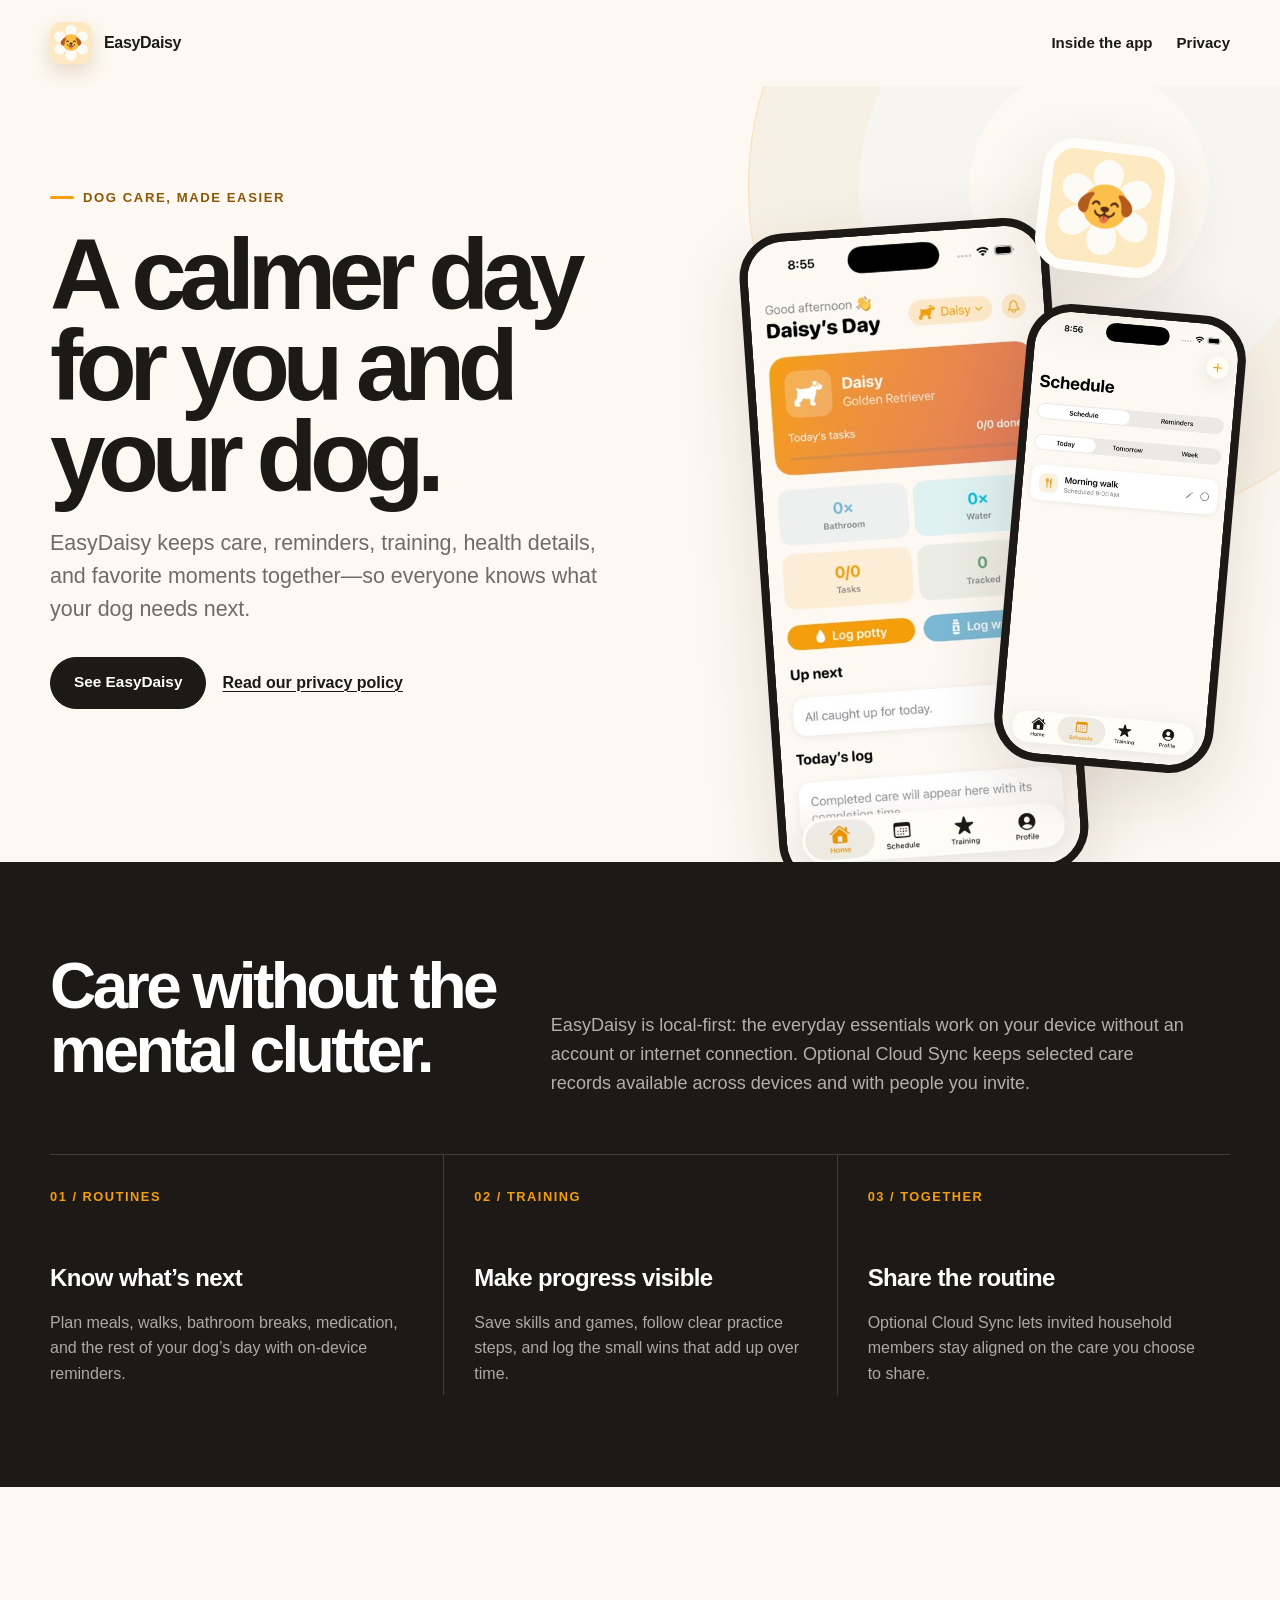
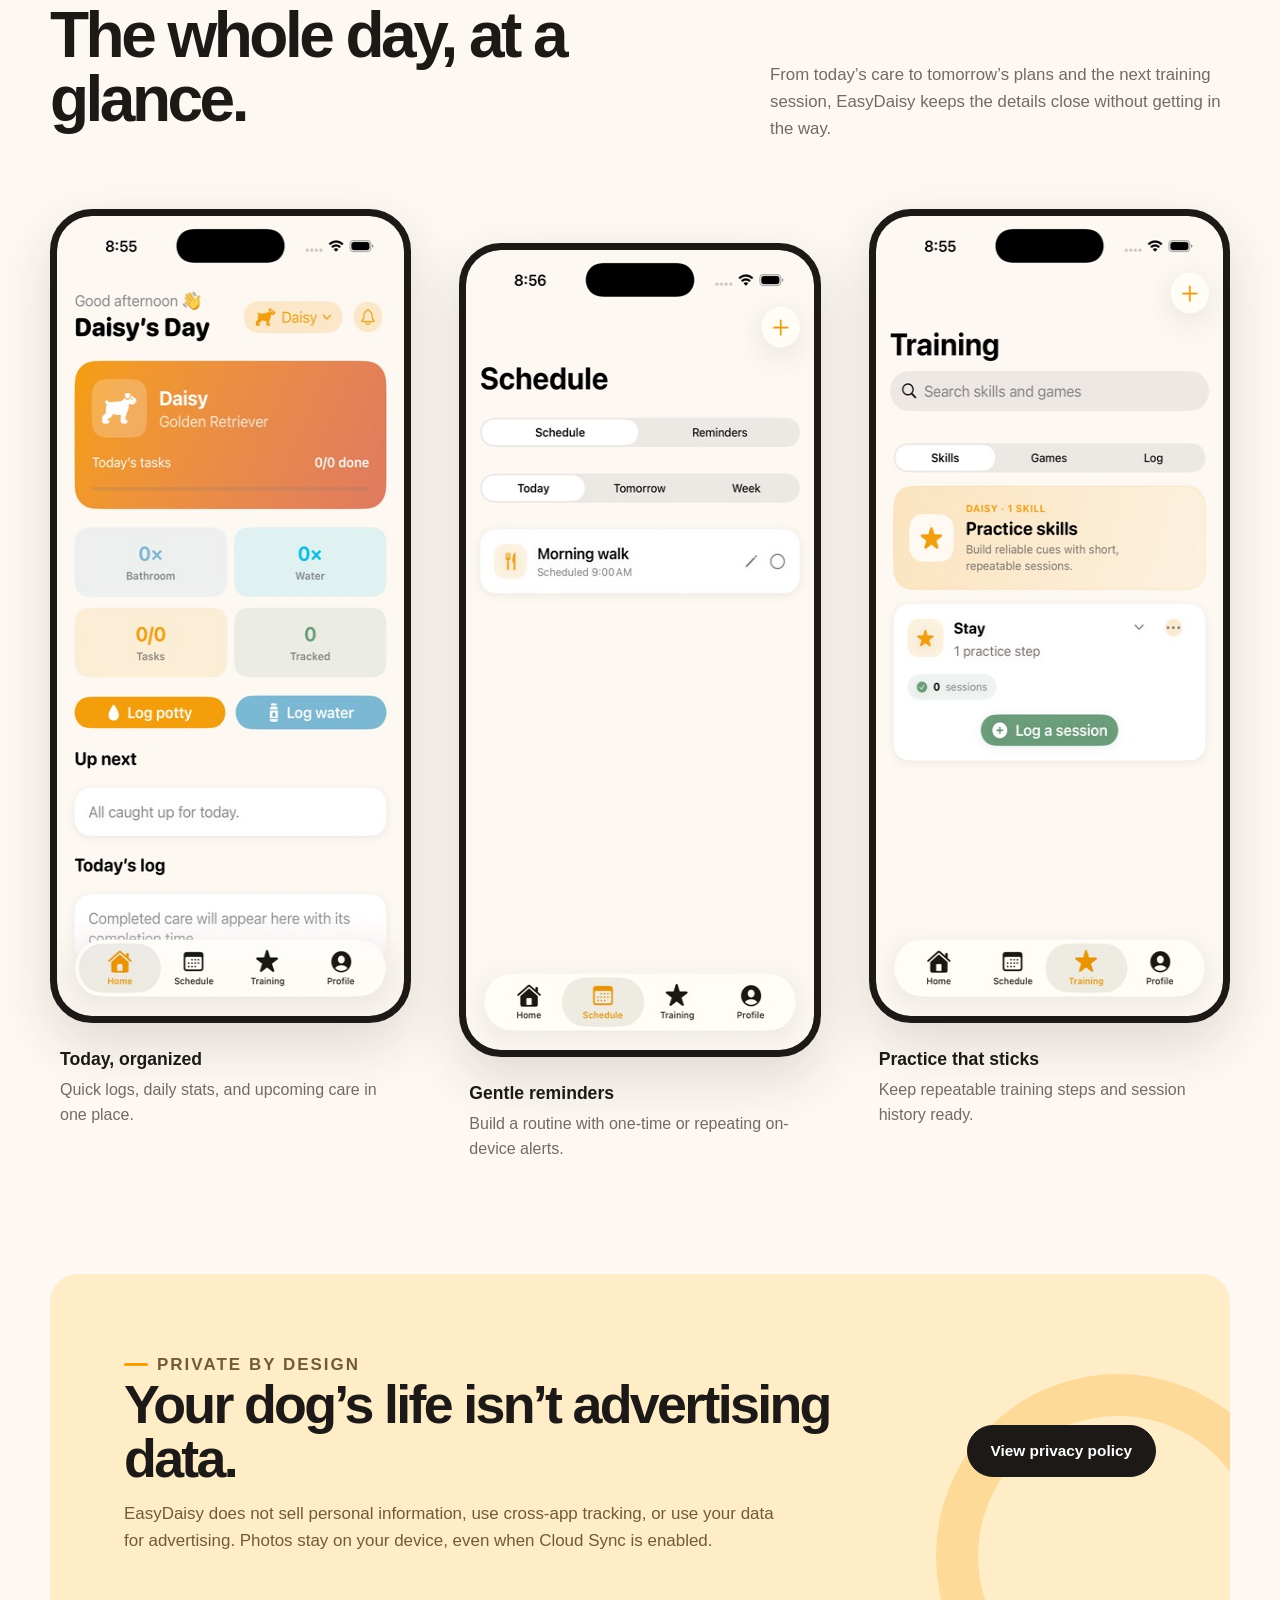
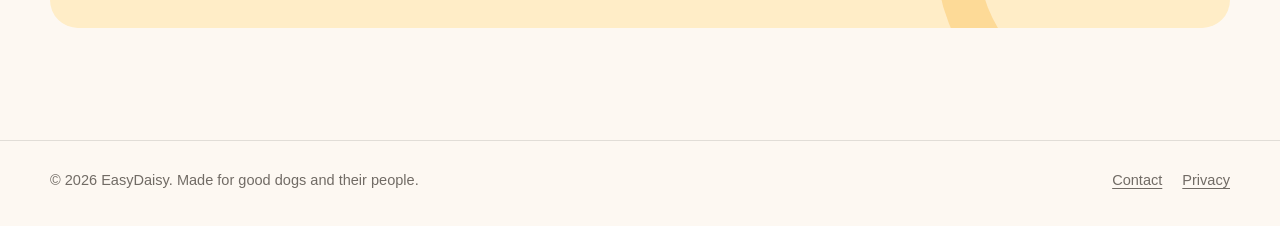
==== index.html @ a6d791ef "Build EasyDaisy app website" ====
<!doctype html>
<html lang="en">
  <head>
    <meta charset="utf-8">
    <meta name="viewport" content="width=device-width, initial-scale=1">
    <title>EasyDaisy — Everyday dog care, all in one place</title>
    <meta name="description" content="EasyDaisy is a private, local-first iPhone and iPad app for dog care, reminders, training, health records, and shared routines.">
    <meta name="theme-color" content="#fdf8f2">
    <link rel="icon" type="image/svg+xml" href="/favicon.svg">
    <link rel="stylesheet" href="/styles.css">
  </head>
  <body>
    <header class="site-header">
      <div class="shell">
        <a class="brand" href="/" aria-label="EasyDaisy home">
          <img src="/assets/app-icon.png" alt="" width="42" height="42">
          <span>EasyDaisy</span>
        </a>
        <nav class="nav" aria-label="Main navigation">
          <a href="#inside">Inside the app</a>
          <a href="/privacy/">Privacy</a>
        </nav>
      </div>
    </header>

    <main>
      <section class="hero">
        <div class="shell hero-grid">
          <div class="hero-copy">
            <p class="eyebrow">Dog care, made easier</p>
            <h1>A calmer day for you and your dog.</h1>
            <p>EasyDaisy keeps care, reminders, training, health details, and favorite moments together—so everyone knows what your dog needs next.</p>
            <div class="hero-actions">
              <a class="button" href="#inside">See EasyDaisy</a>
              <a class="text-link" href="/privacy/">Read our privacy policy</a>
            </div>
          </div>
          <div class="hero-visual" aria-label="EasyDaisy app screens">
            <img class="hero-icon" src="/assets/app-icon.png" alt="EasyDaisy app icon" width="132" height="132">
            <div class="phone phone-main">
              <img src="/assets/easydaisy-home.jpg" alt="EasyDaisy home screen showing Daisy's daily care overview" width="368" height="800">
            </div>
            <div class="phone phone-peek">
              <img src="/assets/easydaisy-schedule.jpg" alt="EasyDaisy schedule showing a morning walk" width="368" height="800">
            </div>
          </div>
        </div>
      </section>

      <section class="feature-band" aria-labelledby="feature-title">
        <div class="shell">
          <div class="feature-intro">
            <h2 id="feature-title">Care without the mental clutter.</h2>
            <p>EasyDaisy is local-first: the everyday essentials work on your device without an account or internet connection. Optional Cloud Sync keeps selected care records available across devices and with people you invite.</p>
          </div>
          <div class="features">
            <article class="feature">
              <span class="feature-number">01 / ROUTINES</span>
              <h3>Know what’s next</h3>
              <p>Plan meals, walks, bathroom breaks, medication, and the rest of your dog’s day with on-device reminders.</p>
            </article>
            <article class="feature">
              <span class="feature-number">02 / TRAINING</span>
              <h3>Make progress visible</h3>
              <p>Save skills and games, follow clear practice steps, and log the small wins that add up over time.</p>
            </article>
            <article class="feature">
              <span class="feature-number">03 / TOGETHER</span>
              <h3>Share the routine</h3>
              <p>Optional Cloud Sync lets invited household members stay aligned on the care you choose to share.</p>
            </article>
          </div>
        </div>
      </section>

      <section class="screens" id="inside" aria-labelledby="screens-title">
        <div class="shell">
          <div class="section-heading">
            <h2 id="screens-title">The whole day, at a glance.</h2>
            <p>From today’s care to tomorrow’s plans and the next training session, EasyDaisy keeps the details close without getting in the way.</p>
          </div>
          <div class="screen-grid">
            <figure class="screen-card">
              <div class="screen-frame"><img src="/assets/easydaisy-home.jpg" alt="EasyDaisy daily dashboard for Daisy" width="368" height="800" loading="lazy"></div>
              <figcaption><strong>Today, organized</strong><span>Quick logs, daily stats, and upcoming care in one place.</span></figcaption>
            </figure>
            <figure class="screen-card">
              <div class="screen-frame"><img src="/assets/easydaisy-schedule.jpg" alt="EasyDaisy schedule with a planned morning walk" width="368" height="800" loading="lazy"></div>
              <figcaption><strong>Gentle reminders</strong><span>Build a routine with one-time or repeating on-device alerts.</span></figcaption>
            </figure>
            <figure class="screen-card">
              <div class="screen-frame"><img src="/assets/easydaisy-training.jpg" alt="EasyDaisy training screen with a Stay skill" width="368" height="800" loading="lazy"></div>
              <figcaption><strong>Practice that sticks</strong><span>Keep repeatable training steps and session history ready.</span></figcaption>
            </figure>
          </div>
        </div>
      </section>

      <section class="privacy-callout">
        <div class="shell">
          <div class="privacy-card">
            <div>
              <p class="eyebrow">Private by design</p>
              <h2>Your dog’s life isn’t advertising data.</h2>
              <p>EasyDaisy does not sell personal information, use cross-app tracking, or use your data for advertising. Photos stay on your device, even when Cloud Sync is enabled.</p>
            </div>
            <a class="button" href="/privacy/">View privacy policy</a>
          </div>
        </div>
      </section>
    </main>

    <footer class="site-footer">
      <div class="shell">
        <span>© 2026 EasyDaisy. Made for good dogs and their people.</span>
        <div class="footer-links"><a href="mailto:info@socialcity.io">Contact</a><a href="/privacy/">Privacy</a></div>
      </div>
    </footer>
  </body>
</html>
---- styles.css ----
:root {
  --paper: #fdf8f2;
  --paper-strong: #fffdf9;
  --ink: #1c1917;
  --muted: #716b65;
  --amber: #f59e0b;
  --amber-soft: #ffedc7;
  --sky: #7bb8d4;
  --line: rgba(28, 25, 23, 0.12);
  --shadow: 0 24px 70px rgba(68, 48, 26, 0.14);
  --max: 1180px;
}

* { box-sizing: border-box; }
html { scroll-behavior: smooth; color-scheme: light; }
body {
  margin: 0;
  background: var(--paper);
  color: var(--ink);
  font-family: ui-rounded, "SF Pro Rounded", "Avenir Next", Avenir, -apple-system, BlinkMacSystemFont, "Segoe UI", sans-serif;
  font-size: 1rem;
  line-height: 1.6;
  -webkit-font-smoothing: antialiased;
}
img { display: block; max-width: 100%; }
a { color: inherit; text-decoration-thickness: 1px; text-underline-offset: 0.2em; }
a:focus-visible { outline: 3px solid var(--sky); outline-offset: 4px; }
.shell { width: min(calc(100% - 40px), var(--max)); margin-inline: auto; }
.site-header { position: relative; z-index: 10; padding: 22px 0; }
.site-header .shell, .site-footer .shell { display: flex; align-items: center; justify-content: space-between; gap: 24px; }
.brand { display: inline-flex; align-items: center; gap: 12px; font-weight: 800; letter-spacing: -0.02em; text-decoration: none; }
.brand img { width: 42px; height: 42px; border-radius: 11px; box-shadow: 0 8px 18px rgba(136, 85, 9, 0.18); }
.nav { display: flex; align-items: center; gap: 24px; font-size: 0.94rem; font-weight: 700; }
.nav a { text-decoration: none; }
.nav a:hover { color: #9b5d00; }
.hero { position: relative; overflow: hidden; padding: 54px 0 112px; }
.hero::before {
  position: absolute; top: -240px; right: -150px; width: 680px; height: 680px;
  border: 1px solid rgba(245, 158, 11, 0.28); border-radius: 50%;
  box-shadow: inset 0 0 0 110px rgba(245, 158, 11, 0.05), inset 0 0 0 220px rgba(123, 184, 212, 0.05);
  content: ""; pointer-events: none;
}
.hero-grid { display: grid; grid-template-columns: minmax(0, 1.08fr) minmax(320px, 0.92fr); align-items: center; gap: clamp(56px, 8vw, 110px); }
.eyebrow { display: inline-flex; align-items: center; gap: 9px; margin: 0 0 22px; color: #8c5707; font-size: 0.82rem; font-weight: 850; letter-spacing: 0.12em; text-transform: uppercase; }
.eyebrow::before { width: 24px; height: 3px; border-radius: 99px; background: var(--amber); content: ""; }
h1, h2, h3, p { margin-top: 0; }
h1 { max-width: 760px; margin-bottom: 24px; font-size: clamp(3.45rem, 7.8vw, 6.8rem); font-weight: 900; letter-spacing: -0.075em; line-height: 0.91; }
.hero-copy > p:not(.eyebrow) { max-width: 650px; margin-bottom: 30px; color: var(--muted); font-size: clamp(1.13rem, 2vw, 1.34rem); line-height: 1.55; }
.hero-actions { display: flex; flex-wrap: wrap; align-items: center; gap: 16px; }
.button { display: inline-flex; min-height: 52px; align-items: center; justify-content: center; padding: 0 23px; border: 1px solid var(--ink); border-radius: 999px; background: var(--ink); color: white; font-size: 0.96rem; font-weight: 800; text-decoration: none; transition: transform 160ms ease, box-shadow 160ms ease; }
.button:hover { transform: translateY(-2px); box-shadow: 0 12px 24px rgba(28, 25, 23, 0.17); }
.text-link { font-weight: 750; }
.hero-visual { position: relative; min-height: 610px; }
.hero-icon { position: absolute; top: 2px; right: 12%; z-index: 2; width: 132px; border: 10px solid var(--paper-strong); border-radius: 31px; box-shadow: var(--shadow); transform: rotate(7deg); }
.phone { position: absolute; overflow: hidden; border: 8px solid var(--ink); border-radius: 45px; background: var(--ink); box-shadow: var(--shadow); }
.phone img { width: 100%; height: 100%; border-radius: 36px; object-fit: cover; }
.phone-main { top: 85px; left: 5%; width: min(310px, 72%); transform: rotate(-4deg); }
.phone-peek { right: 0; bottom: -18px; width: min(220px, 52%); transform: rotate(5deg); }
.feature-band { background: var(--ink); color: white; padding: 92px 0; }
.feature-intro { display: grid; grid-template-columns: 0.8fr 1.2fr; gap: 48px; margin-bottom: 56px; }
.feature-intro h2, .section-heading h2, .privacy-hero h1 { margin-bottom: 16px; font-size: clamp(2.35rem, 5vw, 4.7rem); letter-spacing: -0.055em; line-height: 1; }
.feature-intro p { align-self: end; max-width: 640px; margin: 0; color: rgba(255, 255, 255, 0.66); font-size: 1.13rem; }
.features { display: grid; grid-template-columns: repeat(3, 1fr); border-top: 1px solid rgba(255, 255, 255, 0.16); }
.feature { padding: 32px 30px 8px 0; }
.feature + .feature { padding-left: 30px; border-left: 1px solid rgba(255, 255, 255, 0.16); }
.feature-number { display: block; margin-bottom: 52px; color: var(--amber); font-size: 0.8rem; font-weight: 800; letter-spacing: 0.12em; }
.feature h3 { margin-bottom: 12px; font-size: 1.5rem; letter-spacing: -0.025em; }
.feature p { margin: 0; color: rgba(255, 255, 255, 0.63); }
.screens { padding: 116px 0; }
.section-heading { display: flex; align-items: end; justify-content: space-between; gap: 34px; margin-bottom: 62px; }
.section-heading p { max-width: 460px; margin-bottom: 4px; color: var(--muted); font-size: 1.05rem; }
.screen-grid { display: grid; grid-template-columns: repeat(3, 1fr); gap: clamp(20px, 4vw, 48px); }
.screen-card { margin: 0; }
.screen-card:nth-child(2) { transform: translateY(34px); }
.screen-frame { overflow: hidden; border: 7px solid var(--ink); border-radius: 42px; background: var(--ink); box-shadow: 0 22px 55px rgba(51, 38, 25, 0.14); }
.screen-frame img { width: 100%; border-radius: 33px; }
.screen-card figcaption { padding: 22px 10px 0; }
.screen-card strong { display: block; margin-bottom: 4px; font-size: 1.1rem; }
.screen-card span { color: var(--muted); }
.privacy-callout { padding: 30px 0 112px; }
.privacy-card { position: relative; overflow: hidden; display: grid; grid-template-columns: 1.3fr auto; align-items: center; gap: 48px; padding: clamp(34px, 7vw, 74px); border-radius: 28px; background: var(--amber-soft); }
.privacy-card::after { position: absolute; right: -70px; bottom: -110px; width: 280px; height: 280px; border: 42px solid rgba(245, 158, 11, 0.25); border-radius: 50%; content: ""; }
.privacy-card h2 { margin-bottom: 14px; font-size: clamp(2rem, 4.2vw, 3.7rem); letter-spacing: -0.05em; line-height: 1; }
.privacy-card p { max-width: 650px; margin-bottom: 0; color: #715b38; font-size: 1.06rem; }
.privacy-card .button { position: relative; z-index: 1; }
.site-footer { padding: 28px 0 34px; border-top: 1px solid var(--line); color: var(--muted); font-size: 0.91rem; }
.footer-links { display: flex; gap: 20px; }
.privacy-main { padding-bottom: 96px; }
.privacy-hero { padding: 78px 0 62px; border-bottom: 1px solid var(--line); }
.privacy-hero h1 { max-width: 780px; }
.privacy-hero p { max-width: 680px; margin-bottom: 0; color: var(--muted); font-size: 1.12rem; }
.policy { display: grid; grid-template-columns: minmax(180px, 0.34fr) minmax(0, 0.66fr); gap: 70px; padding-top: 64px; }
.policy-meta { position: sticky; top: 28px; align-self: start; }
.policy-meta p { margin-bottom: 8px; color: var(--muted); font-size: 0.92rem; }
.policy-meta strong { color: var(--ink); }
.policy-copy { max-width: 760px; }
.policy-copy section { padding: 0 0 30px; margin-bottom: 34px; border-bottom: 1px solid var(--line); }
.policy-copy section:last-child { border-bottom: 0; }
.policy-copy h2 { margin-bottom: 15px; font-size: clamp(1.45rem, 2.5vw, 2rem); letter-spacing: -0.035em; line-height: 1.15; }
.policy-copy p { color: #4e4945; }
.policy-copy p:last-child { margin-bottom: 0; }

@media (max-width: 880px) {
  .hero-grid, .feature-intro, .privacy-card, .policy { grid-template-columns: 1fr; }
  .hero { padding-top: 36px; }
  .hero-visual { min-height: 600px; max-width: 520px; width: 100%; margin-inline: auto; }
  .feature-intro { gap: 18px; }
  .features { grid-template-columns: 1fr; }
  .feature { padding: 30px 0; }
  .feature + .feature { padding-left: 0; border-left: 0; border-top: 1px solid rgba(255, 255, 255, 0.16); }
  .feature-number { margin-bottom: 20px; }
  .privacy-card { gap: 30px; }
  .policy { gap: 30px; }
  .policy-meta { position: static; }
}

@media (max-width: 680px) {
  .shell { width: min(calc(100% - 28px), var(--max)); }
  .site-header { padding: 15px 0; }
  .brand img { width: 38px; height: 38px; }
  .nav a:first-child { display: none; }
  h1 { font-size: clamp(3.1rem, 17vw, 4.8rem); }
  .hero { padding-bottom: 72px; }
  .hero-visual { min-height: 500px; }
  .hero-icon { width: 98px; border-width: 7px; border-radius: 25px; }
  .phone-main { width: 68%; }
  .phone-peek { width: 47%; }
  .feature-band, .screens { padding: 74px 0; }
  .section-heading { display: block; margin-bottom: 42px; }
  .section-heading p { margin-top: 20px; }
  .screen-grid { grid-template-columns: 1fr; gap: 50px; }
  .screen-card { width: min(82%, 360px); margin-inline: auto; }
  .screen-card:nth-child(2) { transform: none; }
  .privacy-callout { padding-bottom: 74px; }
  .privacy-card { padding: 36px 26px; }
  .site-footer .shell { align-items: flex-start; flex-direction: column; gap: 12px; }
  .privacy-hero { padding: 48px 0 42px; }
  .privacy-main { padding-bottom: 54px; }
}

@media (prefers-reduced-motion: reduce) {
  html { scroll-behavior: auto; }
  *, *::before, *::after { transition-duration: 0.01ms !important; }
}
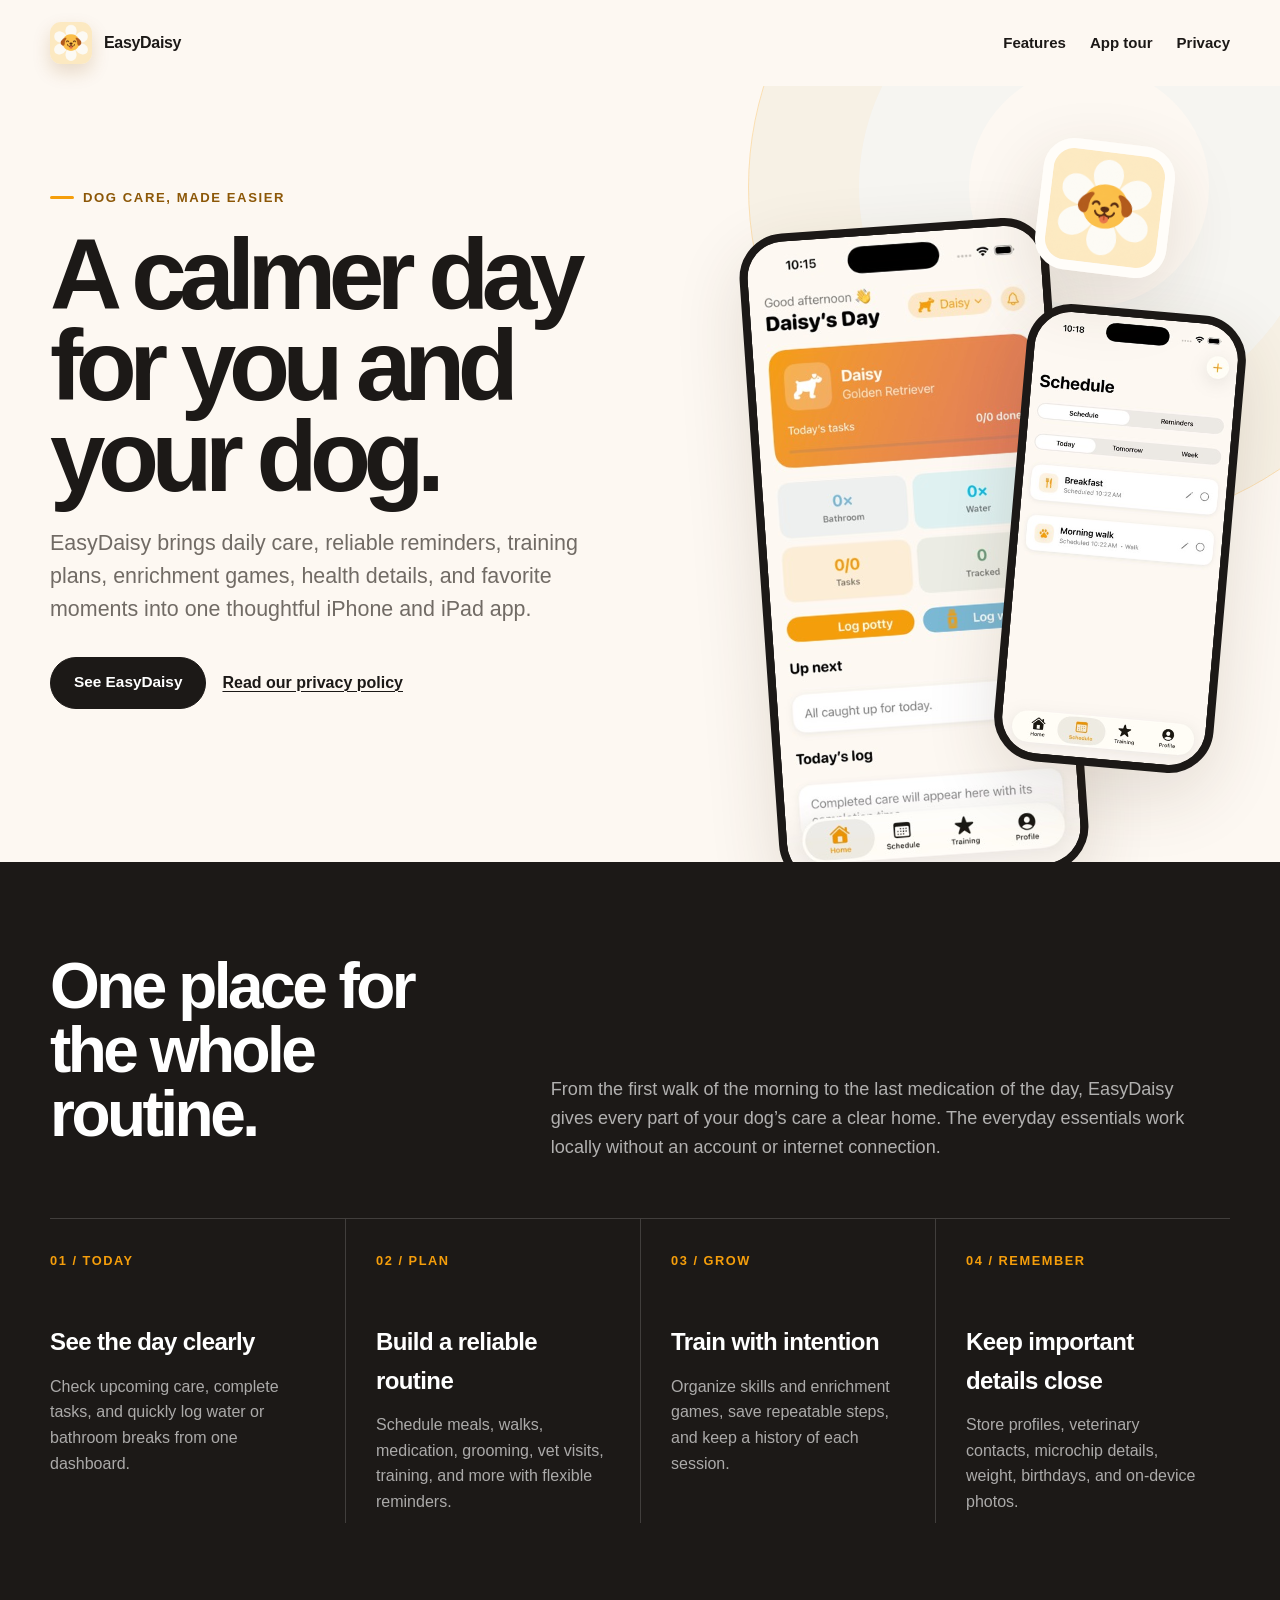
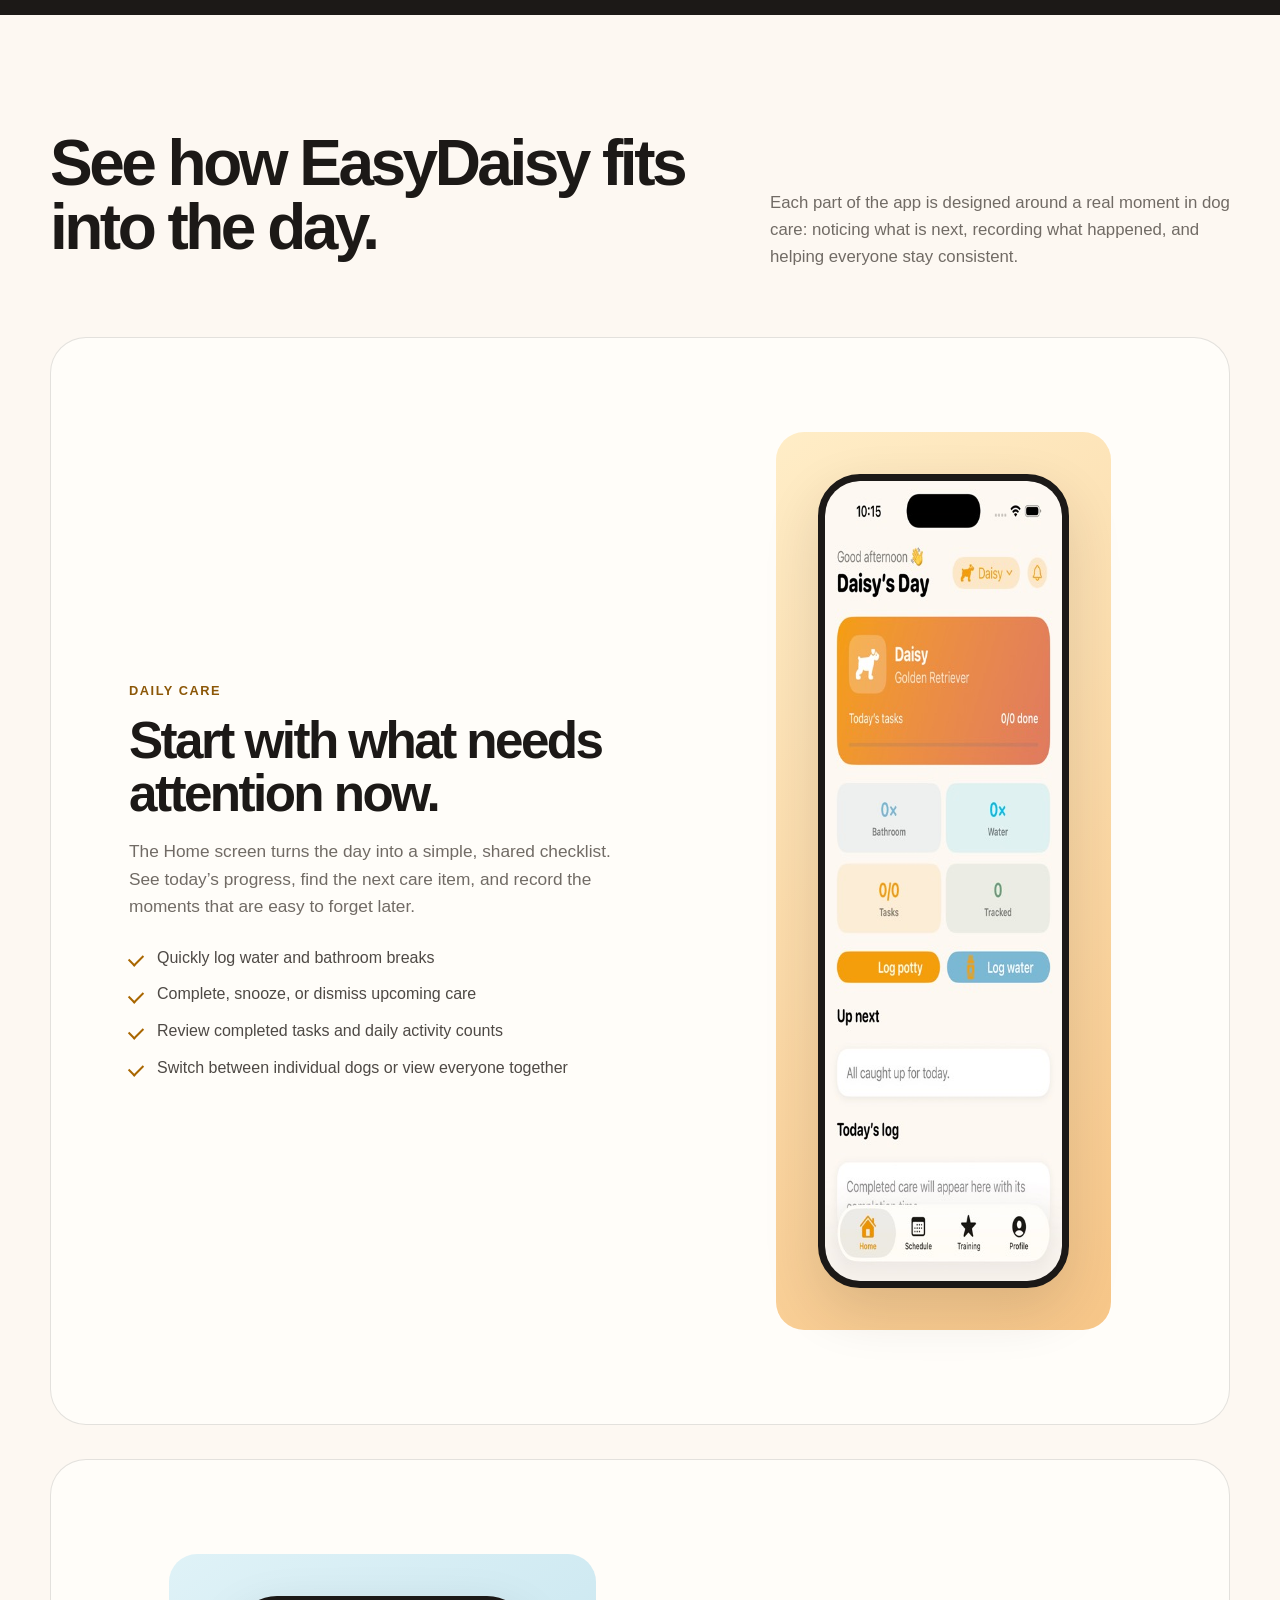
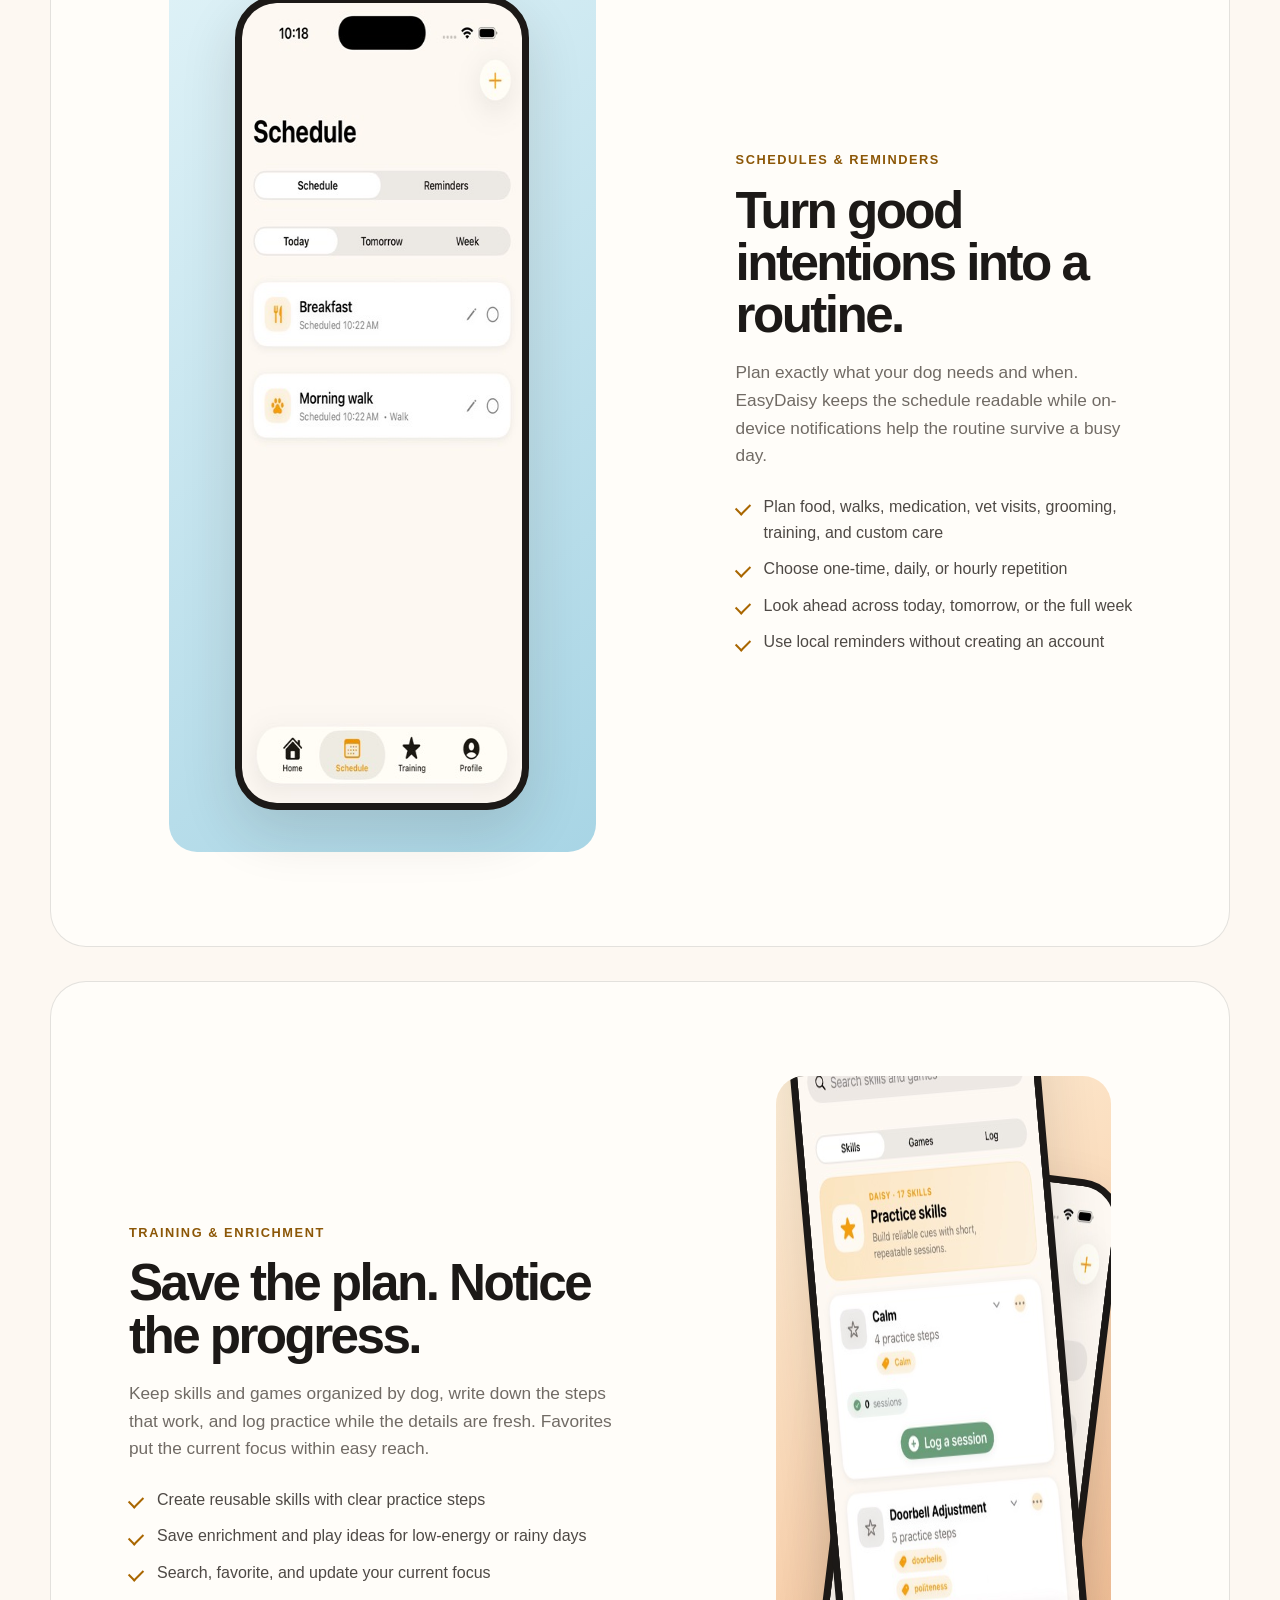
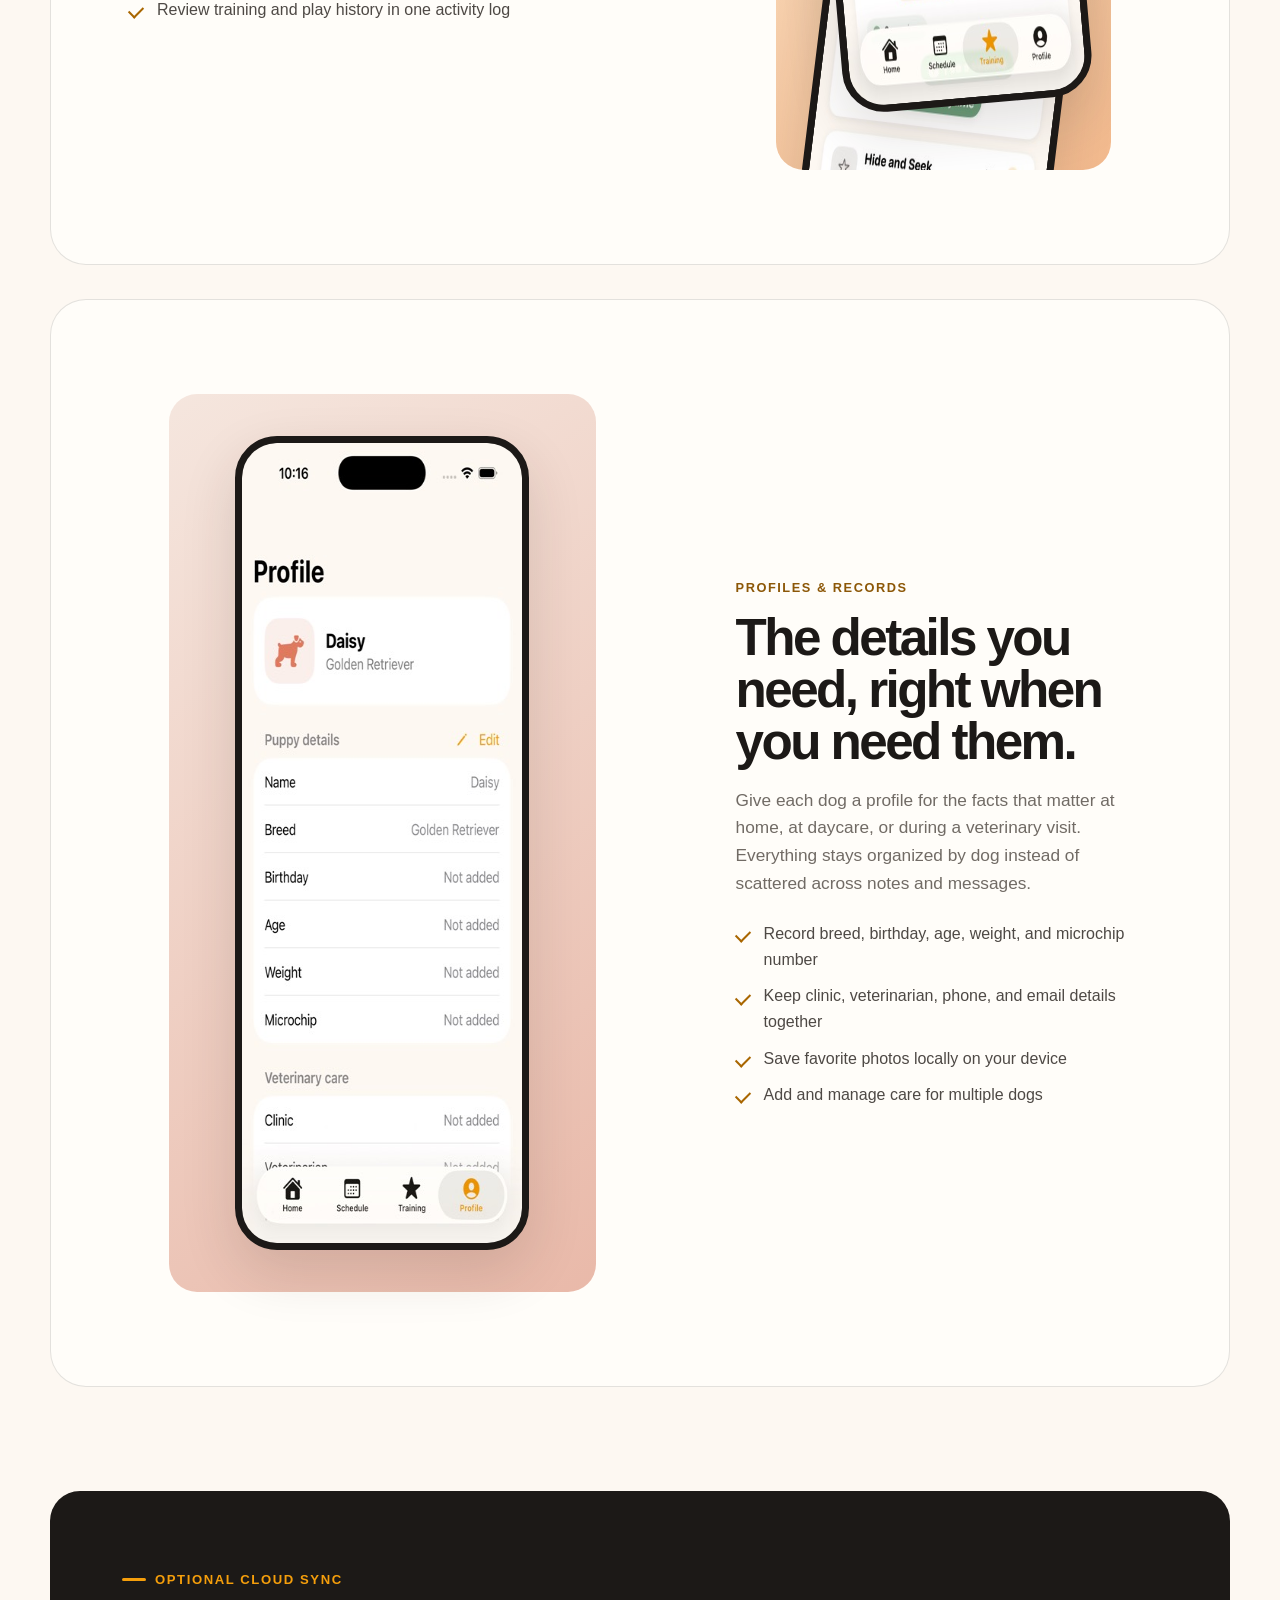
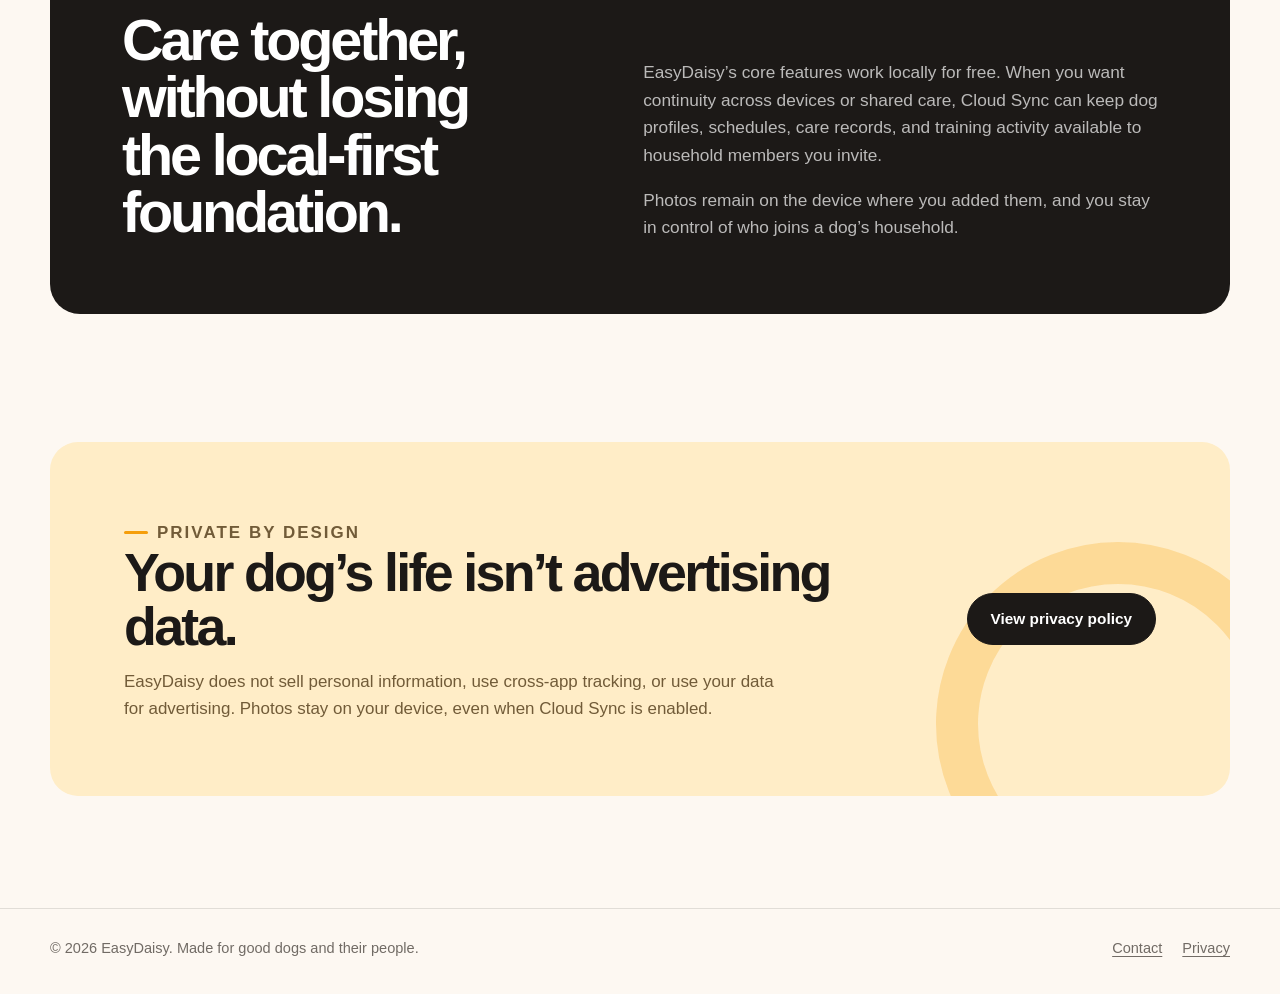
==== commit 6481687f: "Expand EasyDaisy product tour" ====
--- a/index.html
+++ b/index.html
@@ -17,7 +17,8 @@
           <span>EasyDaisy</span>
         </a>
         <nav class="nav" aria-label="Main navigation">
-          <a href="#inside">Inside the app</a>
+          <a href="#features">Features</a>
+          <a href="#inside">App tour</a>
           <a href="/privacy/">Privacy</a>
         </nav>
       </div>
@@ -29,7 +30,7 @@
           <div class="hero-copy">
             <p class="eyebrow">Dog care, made easier</p>
             <h1>A calmer day for you and your dog.</h1>
-            <p>EasyDaisy keeps care, reminders, training, health details, and favorite moments together—so everyone knows what your dog needs next.</p>
+            <p>EasyDaisy brings daily care, reliable reminders, training plans, enrichment games, health details, and favorite moments into one thoughtful iPhone and iPad app.</p>
             <div class="hero-actions">
               <a class="button" href="#inside">See EasyDaisy</a>
               <a class="text-link" href="/privacy/">Read our privacy policy</a>
@@ -38,36 +39,41 @@
           <div class="hero-visual" aria-label="EasyDaisy app screens">
             <img class="hero-icon" src="/assets/app-icon.png" alt="EasyDaisy app icon" width="132" height="132">
             <div class="phone phone-main">
-              <img src="/assets/easydaisy-home.jpg" alt="EasyDaisy home screen showing Daisy's daily care overview" width="368" height="800">
+              <img src="/assets/easydaisy-home-detailed.jpg" alt="EasyDaisy home screen showing Daisy's daily care overview" width="368" height="800">
             </div>
             <div class="phone phone-peek">
-              <img src="/assets/easydaisy-schedule.jpg" alt="EasyDaisy schedule showing a morning walk" width="368" height="800">
+              <img src="/assets/easydaisy-schedule-detailed.jpg" alt="EasyDaisy schedule showing breakfast and a morning walk" width="368" height="800">
             </div>
           </div>
         </div>
       </section>
 
-      <section class="feature-band" aria-labelledby="feature-title">
+      <section class="feature-band" id="features" aria-labelledby="feature-title">
         <div class="shell">
           <div class="feature-intro">
-            <h2 id="feature-title">Care without the mental clutter.</h2>
-            <p>EasyDaisy is local-first: the everyday essentials work on your device without an account or internet connection. Optional Cloud Sync keeps selected care records available across devices and with people you invite.</p>
+            <h2 id="feature-title">One place for the whole routine.</h2>
+            <p>From the first walk of the morning to the last medication of the day, EasyDaisy gives every part of your dog’s care a clear home. The everyday essentials work locally without an account or internet connection.</p>
           </div>
           <div class="features">
             <article class="feature">
-              <span class="feature-number">01 / ROUTINES</span>
-              <h3>Know what’s next</h3>
-              <p>Plan meals, walks, bathroom breaks, medication, and the rest of your dog’s day with on-device reminders.</p>
+              <span class="feature-number">01 / TODAY</span>
+              <h3>See the day clearly</h3>
+              <p>Check upcoming care, complete tasks, and quickly log water or bathroom breaks from one dashboard.</p>
             </article>
             <article class="feature">
-              <span class="feature-number">02 / TRAINING</span>
-              <h3>Make progress visible</h3>
-              <p>Save skills and games, follow clear practice steps, and log the small wins that add up over time.</p>
+              <span class="feature-number">02 / PLAN</span>
+              <h3>Build a reliable routine</h3>
+              <p>Schedule meals, walks, medication, grooming, vet visits, training, and more with flexible reminders.</p>
             </article>
             <article class="feature">
-              <span class="feature-number">03 / TOGETHER</span>
-              <h3>Share the routine</h3>
-              <p>Optional Cloud Sync lets invited household members stay aligned on the care you choose to share.</p>
+              <span class="feature-number">03 / GROW</span>
+              <h3>Train with intention</h3>
+              <p>Organize skills and enrichment games, save repeatable steps, and keep a history of each session.</p>
+            </article>
+            <article class="feature">
+              <span class="feature-number">04 / REMEMBER</span>
+              <h3>Keep important details close</h3>
+              <p>Store profiles, veterinary contacts, microchip details, weight, birthdays, and on-device photos.</p>
             </article>
           </div>
         </div>
@@ -76,22 +82,93 @@
       <section class="screens" id="inside" aria-labelledby="screens-title">
         <div class="shell">
           <div class="section-heading">
-            <h2 id="screens-title">The whole day, at a glance.</h2>
-            <p>From today’s care to tomorrow’s plans and the next training session, EasyDaisy keeps the details close without getting in the way.</p>
+            <h2 id="screens-title">See how EasyDaisy fits into the day.</h2>
+            <p>Each part of the app is designed around a real moment in dog care: noticing what is next, recording what happened, and helping everyone stay consistent.</p>
           </div>
-          <div class="screen-grid">
-            <figure class="screen-card">
-              <div class="screen-frame"><img src="/assets/easydaisy-home.jpg" alt="EasyDaisy daily dashboard for Daisy" width="368" height="800" loading="lazy"></div>
-              <figcaption><strong>Today, organized</strong><span>Quick logs, daily stats, and upcoming care in one place.</span></figcaption>
-            </figure>
-            <figure class="screen-card">
-              <div class="screen-frame"><img src="/assets/easydaisy-schedule.jpg" alt="EasyDaisy schedule with a planned morning walk" width="368" height="800" loading="lazy"></div>
-              <figcaption><strong>Gentle reminders</strong><span>Build a routine with one-time or repeating on-device alerts.</span></figcaption>
-            </figure>
-            <figure class="screen-card">
-              <div class="screen-frame"><img src="/assets/easydaisy-training.jpg" alt="EasyDaisy training screen with a Stay skill" width="368" height="800" loading="lazy"></div>
-              <figcaption><strong>Practice that sticks</strong><span>Keep repeatable training steps and session history ready.</span></figcaption>
-            </figure>
+          <div class="product-tour">
+            <article class="tour-row">
+              <div class="tour-copy">
+                <p class="tour-label">Daily care</p>
+                <h3>Start with what needs attention now.</h3>
+                <p>The Home screen turns the day into a simple, shared checklist. See today’s progress, find the next care item, and record the moments that are easy to forget later.</p>
+                <ul class="capability-list">
+                  <li>Quickly log water and bathroom breaks</li>
+                  <li>Complete, snooze, or dismiss upcoming care</li>
+                  <li>Review completed tasks and daily activity counts</li>
+                  <li>Switch between individual dogs or view everyone together</li>
+                </ul>
+              </div>
+              <figure class="tour-visual tour-visual-amber">
+                <div class="screen-frame"><img src="/assets/easydaisy-home-detailed.jpg" alt="EasyDaisy Home showing Daisy's task progress, quick care logs, upcoming items, and today's history" width="368" height="800" loading="lazy"></div>
+              </figure>
+            </article>
+
+            <article class="tour-row tour-row-reverse">
+              <div class="tour-copy">
+                <p class="tour-label">Schedules &amp; reminders</p>
+                <h3>Turn good intentions into a routine.</h3>
+                <p>Plan exactly what your dog needs and when. EasyDaisy keeps the schedule readable while on-device notifications help the routine survive a busy day.</p>
+                <ul class="capability-list">
+                  <li>Plan food, walks, medication, vet visits, grooming, training, and custom care</li>
+                  <li>Choose one-time, daily, or hourly repetition</li>
+                  <li>Look ahead across today, tomorrow, or the full week</li>
+                  <li>Use local reminders without creating an account</li>
+                </ul>
+              </div>
+              <figure class="tour-visual tour-visual-sky">
+                <div class="screen-frame"><img src="/assets/easydaisy-schedule-detailed.jpg" alt="EasyDaisy Schedule showing breakfast and morning walk care items" width="368" height="800" loading="lazy"></div>
+              </figure>
+            </article>
+
+            <article class="tour-row training-tour">
+              <div class="tour-copy">
+                <p class="tour-label">Training &amp; enrichment</p>
+                <h3>Save the plan. Notice the progress.</h3>
+                <p>Keep skills and games organized by dog, write down the steps that work, and log practice while the details are fresh. Favorites put the current focus within easy reach.</p>
+                <ul class="capability-list">
+                  <li>Create reusable skills with clear practice steps</li>
+                  <li>Save enrichment and play ideas for low-energy or rainy days</li>
+                  <li>Search, favorite, and update your current focus</li>
+                  <li>Review training and play history in one activity log</li>
+                </ul>
+              </div>
+              <figure class="tour-visual tour-visual-training">
+                <div class="stacked-screens">
+                  <div class="screen-frame screen-frame-back"><img src="/assets/easydaisy-training-games.jpg" alt="EasyDaisy enrichment games including Boring Treat Game and Hide and Seek" width="368" height="800" loading="lazy"></div>
+                  <div class="screen-frame screen-frame-front"><img src="/assets/easydaisy-training-skills.jpg" alt="EasyDaisy training skills including Calm and Doorbell Adjustment" width="368" height="800" loading="lazy"></div>
+                </div>
+              </figure>
+            </article>
+
+            <article class="tour-row tour-row-reverse">
+              <div class="tour-copy">
+                <p class="tour-label">Profiles &amp; records</p>
+                <h3>The details you need, right when you need them.</h3>
+                <p>Give each dog a profile for the facts that matter at home, at daycare, or during a veterinary visit. Everything stays organized by dog instead of scattered across notes and messages.</p>
+                <ul class="capability-list">
+                  <li>Record breed, birthday, age, weight, and microchip number</li>
+                  <li>Keep clinic, veterinarian, phone, and email details together</li>
+                  <li>Save favorite photos locally on your device</li>
+                  <li>Add and manage care for multiple dogs</li>
+                </ul>
+              </div>
+              <figure class="tour-visual tour-visual-profile">
+                <div class="screen-frame"><img src="/assets/easydaisy-profile.jpg" alt="EasyDaisy profile showing Daisy's identity, health details, microchip, and veterinary information" width="368" height="800" loading="lazy"></div>
+              </figure>
+            </article>
+          </div>
+        </div>
+      </section>
+
+      <section class="sync-section" aria-labelledby="sync-title">
+        <div class="shell sync-grid">
+          <div>
+            <p class="eyebrow">Optional Cloud Sync</p>
+            <h2 id="sync-title">Care together, without losing the local-first foundation.</h2>
+          </div>
+          <div class="sync-copy">
+            <p>EasyDaisy’s core features work locally for free. When you want continuity across devices or shared care, Cloud Sync can keep dog profiles, schedules, care records, and training activity available to household members you invite.</p>
+            <p>Photos remain on the device where you added them, and you stay in control of who joins a dog’s household.</p>
           </div>
         </div>
       </section>
--- a/styles.css
+++ b/styles.css
@@ -60,23 +60,44 @@
 .feature-intro { display: grid; grid-template-columns: 0.8fr 1.2fr; gap: 48px; margin-bottom: 56px; }
 .feature-intro h2, .section-heading h2, .privacy-hero h1 { margin-bottom: 16px; font-size: clamp(2.35rem, 5vw, 4.7rem); letter-spacing: -0.055em; line-height: 1; }
 .feature-intro p { align-self: end; max-width: 640px; margin: 0; color: rgba(255, 255, 255, 0.66); font-size: 1.13rem; }
-.features { display: grid; grid-template-columns: repeat(3, 1fr); border-top: 1px solid rgba(255, 255, 255, 0.16); }
+.features { display: grid; grid-template-columns: repeat(4, 1fr); border-top: 1px solid rgba(255, 255, 255, 0.16); }
 .feature { padding: 32px 30px 8px 0; }
 .feature + .feature { padding-left: 30px; border-left: 1px solid rgba(255, 255, 255, 0.16); }
 .feature-number { display: block; margin-bottom: 52px; color: var(--amber); font-size: 0.8rem; font-weight: 800; letter-spacing: 0.12em; }
 .feature h3 { margin-bottom: 12px; font-size: 1.5rem; letter-spacing: -0.025em; }
 .feature p { margin: 0; color: rgba(255, 255, 255, 0.63); }
-.screens { padding: 116px 0; }
+.screens { padding: 116px 0 70px; }
 .section-heading { display: flex; align-items: end; justify-content: space-between; gap: 34px; margin-bottom: 62px; }
 .section-heading p { max-width: 460px; margin-bottom: 4px; color: var(--muted); font-size: 1.05rem; }
-.screen-grid { display: grid; grid-template-columns: repeat(3, 1fr); gap: clamp(20px, 4vw, 48px); }
-.screen-card { margin: 0; }
-.screen-card:nth-child(2) { transform: translateY(34px); }
 .screen-frame { overflow: hidden; border: 7px solid var(--ink); border-radius: 42px; background: var(--ink); box-shadow: 0 22px 55px rgba(51, 38, 25, 0.14); }
 .screen-frame img { width: 100%; border-radius: 33px; }
-.screen-card figcaption { padding: 22px 10px 0; }
-.screen-card strong { display: block; margin-bottom: 4px; font-size: 1.1rem; }
-.screen-card span { color: var(--muted); }
+.product-tour { display: grid; gap: 34px; }
+.tour-row { display: grid; grid-template-columns: minmax(0, 1fr) minmax(340px, 0.82fr); align-items: center; gap: clamp(42px, 8vw, 100px); padding: clamp(38px, 7vw, 78px); border: 1px solid var(--line); border-radius: 36px; background: var(--paper-strong); }
+.tour-row-reverse .tour-copy { order: 2; }
+.tour-row-reverse .tour-visual { order: 1; }
+.tour-copy h3 { max-width: 620px; margin-bottom: 18px; font-size: clamp(2.1rem, 4vw, 3.7rem); letter-spacing: -0.05em; line-height: 1.02; }
+.tour-copy > p:not(.tour-label) { max-width: 620px; margin-bottom: 24px; color: var(--muted); font-size: 1.08rem; }
+.tour-label { margin-bottom: 14px; color: #8c5707; font-size: 0.8rem; font-weight: 850; letter-spacing: 0.12em; text-transform: uppercase; }
+.capability-list { display: grid; gap: 11px; padding: 0; margin: 0; list-style: none; }
+.capability-list li { position: relative; padding-left: 28px; color: #4e4945; }
+.capability-list li::before { position: absolute; top: 0.58em; left: 0; width: 12px; height: 7px; border-bottom: 2px solid #a96600; border-left: 2px solid #a96600; content: ""; transform: rotate(-45deg); }
+.tour-visual { display: grid; min-height: 630px; place-items: center; padding: 42px; border-radius: 28px; }
+.tour-visual .screen-frame { width: min(100%, 294px); }
+.tour-visual-amber { background: linear-gradient(145deg, #ffedc7, #f7c688); }
+.tour-visual-sky { background: linear-gradient(145deg, #dff2f7, #a8d5e5); }
+.tour-visual-profile { background: linear-gradient(145deg, #f5e6de, #e9b9a9); }
+.tour-visual-training { overflow: hidden; min-height: 690px; background: linear-gradient(145deg, #fff0d8, #f2b98d); }
+.stacked-screens { position: relative; width: min(100%, 390px); height: 610px; }
+.stacked-screens .screen-frame { position: absolute; width: 250px; }
+.screen-frame-back { top: 48px; right: -8px; transform: rotate(7deg); }
+.screen-frame-front { bottom: 22px; left: -8px; z-index: 1; transform: rotate(-5deg); }
+.sync-section { padding: 34px 0 98px; }
+.sync-grid { display: grid; grid-template-columns: minmax(0, 0.9fr) minmax(0, 1.1fr); gap: clamp(44px, 8vw, 100px); padding: clamp(36px, 7vw, 72px); border-radius: 30px; background: var(--ink); color: white; }
+.sync-grid h2 { max-width: 650px; margin-bottom: 0; font-size: clamp(2.25rem, 4.5vw, 4rem); letter-spacing: -0.055em; line-height: 1; }
+.sync-grid .eyebrow { color: var(--amber); }
+.sync-copy { align-self: end; }
+.sync-copy p { color: rgba(255, 255, 255, 0.7); font-size: 1.08rem; }
+.sync-copy p:last-child { margin-bottom: 0; }
 .privacy-callout { padding: 30px 0 112px; }
 .privacy-card { position: relative; overflow: hidden; display: grid; grid-template-columns: 1.3fr auto; align-items: center; gap: 48px; padding: clamp(34px, 7vw, 74px); border-radius: 28px; background: var(--amber-soft); }
 .privacy-card::after { position: absolute; right: -70px; bottom: -110px; width: 280px; height: 280px; border: 42px solid rgba(245, 158, 11, 0.25); border-radius: 50%; content: ""; }
@@ -101,14 +122,18 @@
 .policy-copy p:last-child { margin-bottom: 0; }
 
 @media (max-width: 880px) {
-  .hero-grid, .feature-intro, .privacy-card, .policy { grid-template-columns: 1fr; }
+  .hero-grid, .feature-intro, .tour-row, .sync-grid, .privacy-card, .policy { grid-template-columns: 1fr; }
   .hero { padding-top: 36px; }
   .hero-visual { min-height: 600px; max-width: 520px; width: 100%; margin-inline: auto; }
   .feature-intro { gap: 18px; }
-  .features { grid-template-columns: 1fr; }
+  .features { grid-template-columns: repeat(2, 1fr); }
   .feature { padding: 30px 0; }
-  .feature + .feature { padding-left: 0; border-left: 0; border-top: 1px solid rgba(255, 255, 255, 0.16); }
+  .feature + .feature { padding-left: 26px; }
+  .feature:nth-child(3) { padding-left: 0; border-left: 0; border-top: 1px solid rgba(255, 255, 255, 0.16); }
+  .feature:nth-child(4) { border-top: 1px solid rgba(255, 255, 255, 0.16); }
   .feature-number { margin-bottom: 20px; }
+  .tour-row-reverse .tour-copy, .tour-row-reverse .tour-visual { order: initial; }
+  .tour-visual { min-height: 560px; }
   .privacy-card { gap: 30px; }
   .policy { gap: 30px; }
   .policy-meta { position: static; }
@@ -118,7 +143,7 @@
   .shell { width: min(calc(100% - 28px), var(--max)); }
   .site-header { padding: 15px 0; }
   .brand img { width: 38px; height: 38px; }
-  .nav a:first-child { display: none; }
+  .nav a:not(:last-child) { display: none; }
   h1 { font-size: clamp(3.1rem, 17vw, 4.8rem); }
   .hero { padding-bottom: 72px; }
   .hero-visual { min-height: 500px; }
@@ -126,11 +151,22 @@
   .phone-main { width: 68%; }
   .phone-peek { width: 47%; }
   .feature-band, .screens { padding: 74px 0; }
+  .features { grid-template-columns: 1fr; }
+  .feature + .feature, .feature:nth-child(3), .feature:nth-child(4) { padding-left: 0; border-left: 0; border-top: 1px solid rgba(255, 255, 255, 0.16); }
   .section-heading { display: block; margin-bottom: 42px; }
   .section-heading p { margin-top: 20px; }
-  .screen-grid { grid-template-columns: 1fr; gap: 50px; }
-  .screen-card { width: min(82%, 360px); margin-inline: auto; }
-  .screen-card:nth-child(2) { transform: none; }
+  .product-tour { gap: 20px; }
+  .tour-row { gap: 34px; padding: 30px 20px; border-radius: 25px; }
+  .tour-copy h3 { font-size: clamp(2rem, 11vw, 3rem); }
+  .tour-visual { min-height: 515px; padding: 28px 20px; }
+  .tour-visual .screen-frame { width: min(82%, 280px); }
+  .tour-visual-training { min-height: 570px; }
+  .stacked-screens { width: 300px; height: 520px; }
+  .stacked-screens .screen-frame { width: 205px; }
+  .screen-frame-back { right: 3px; }
+  .screen-frame-front { left: 3px; }
+  .sync-section { padding-bottom: 72px; }
+  .sync-grid { padding: 36px 26px; }
   .privacy-callout { padding-bottom: 74px; }
   .privacy-card { padding: 36px 26px; }
   .site-footer .shell { align-items: flex-start; flex-direction: column; gap: 12px; }
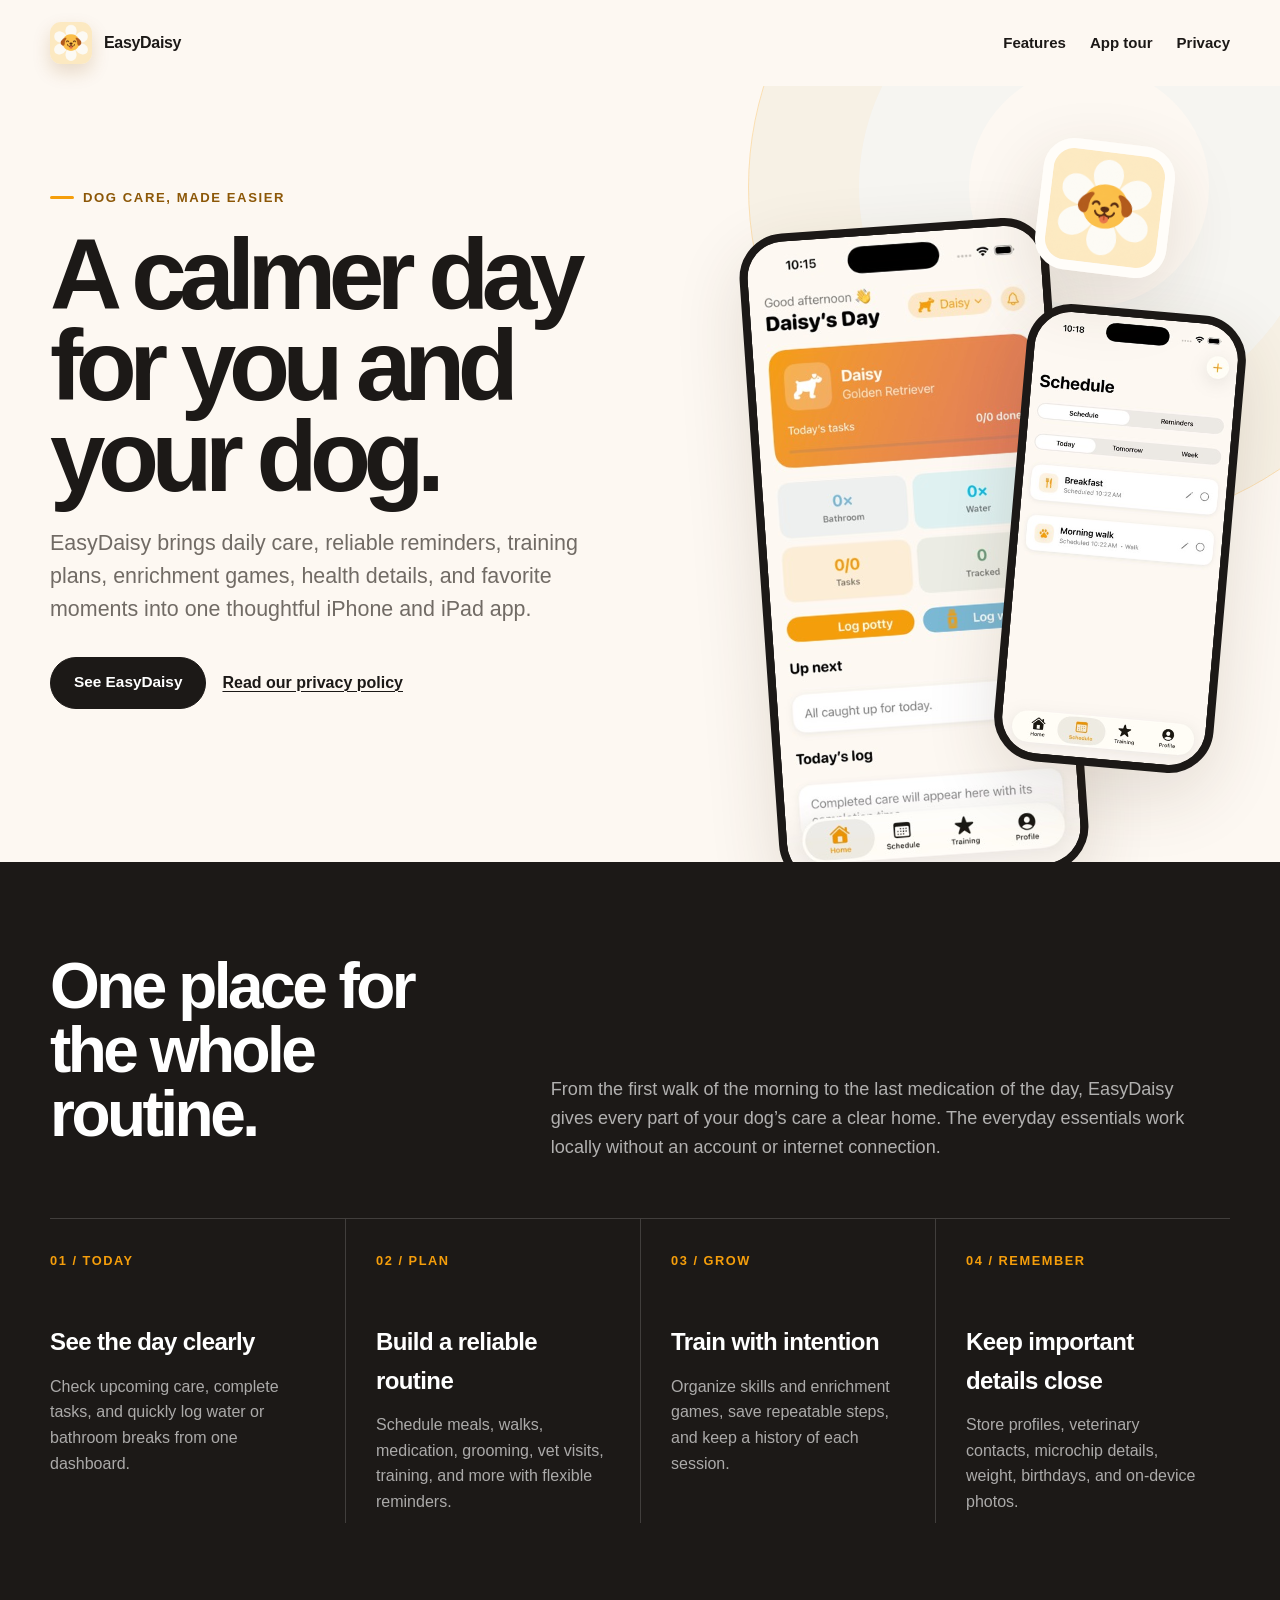
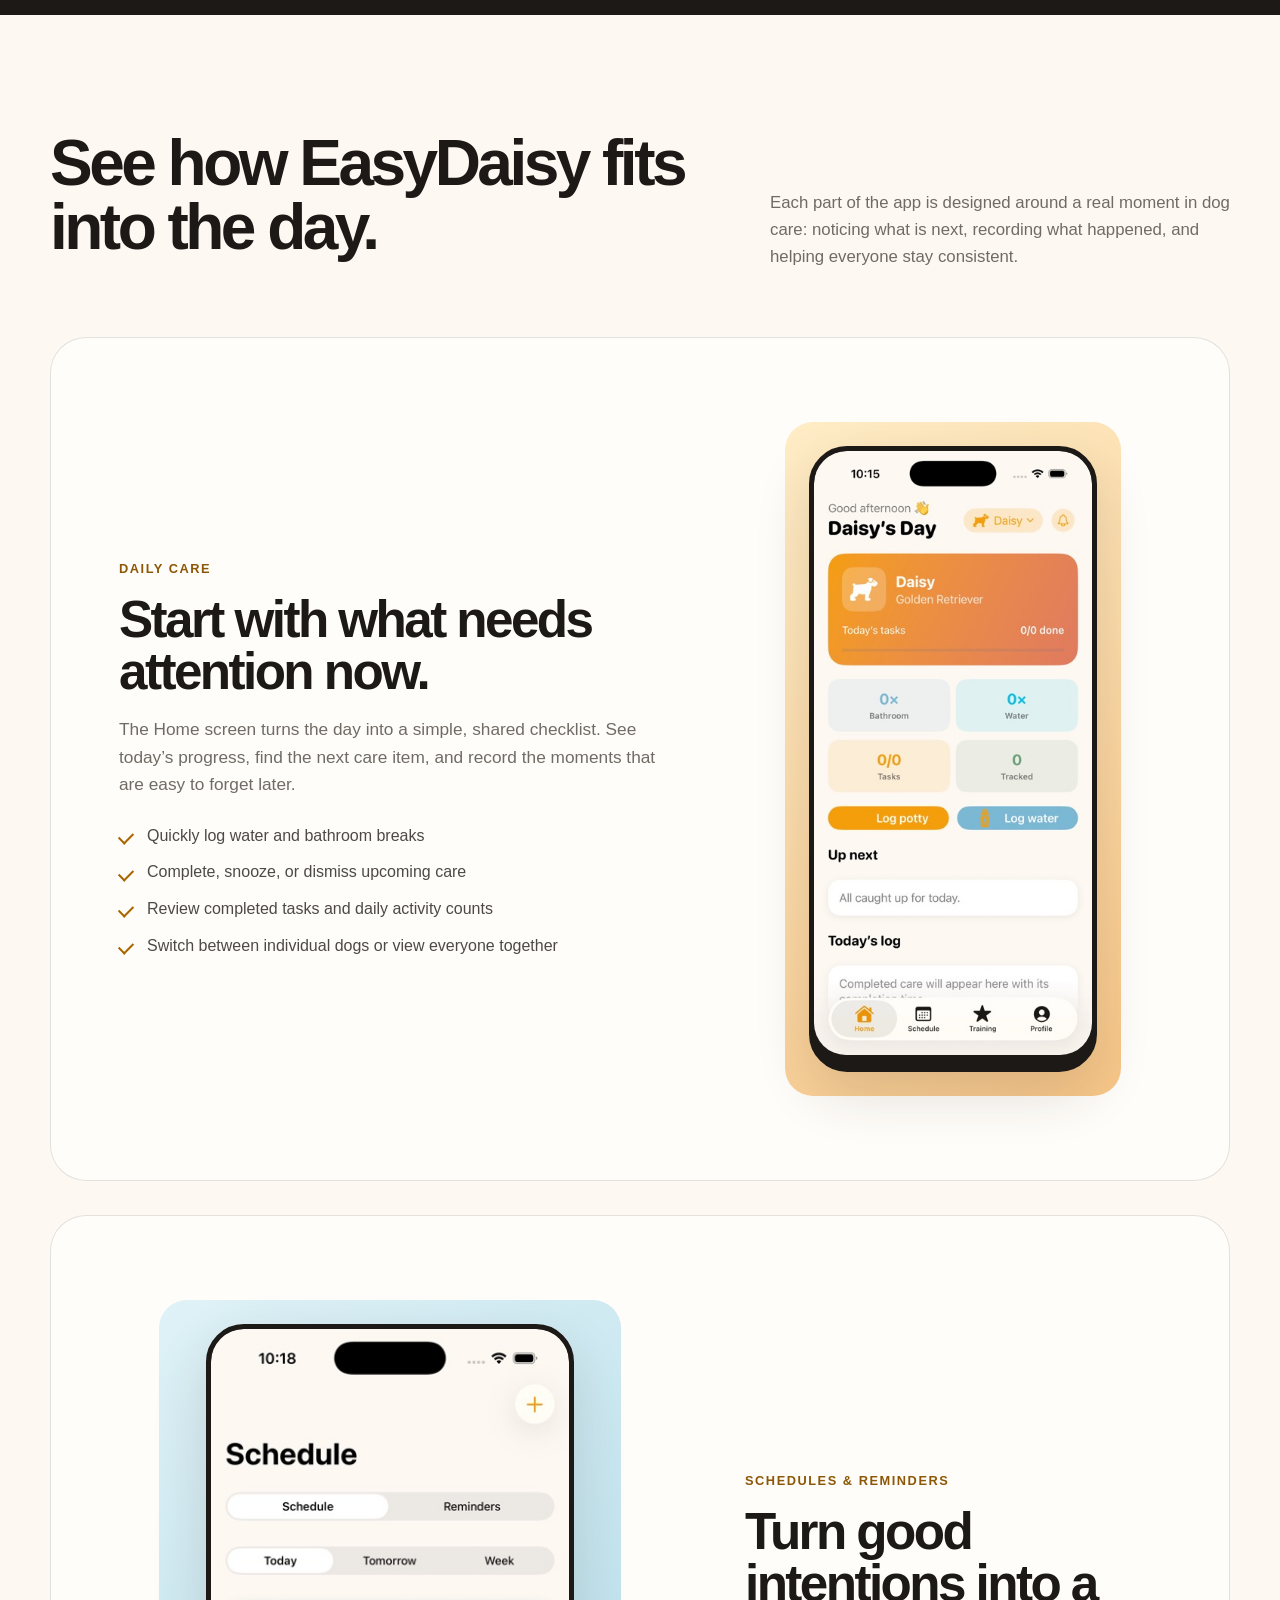
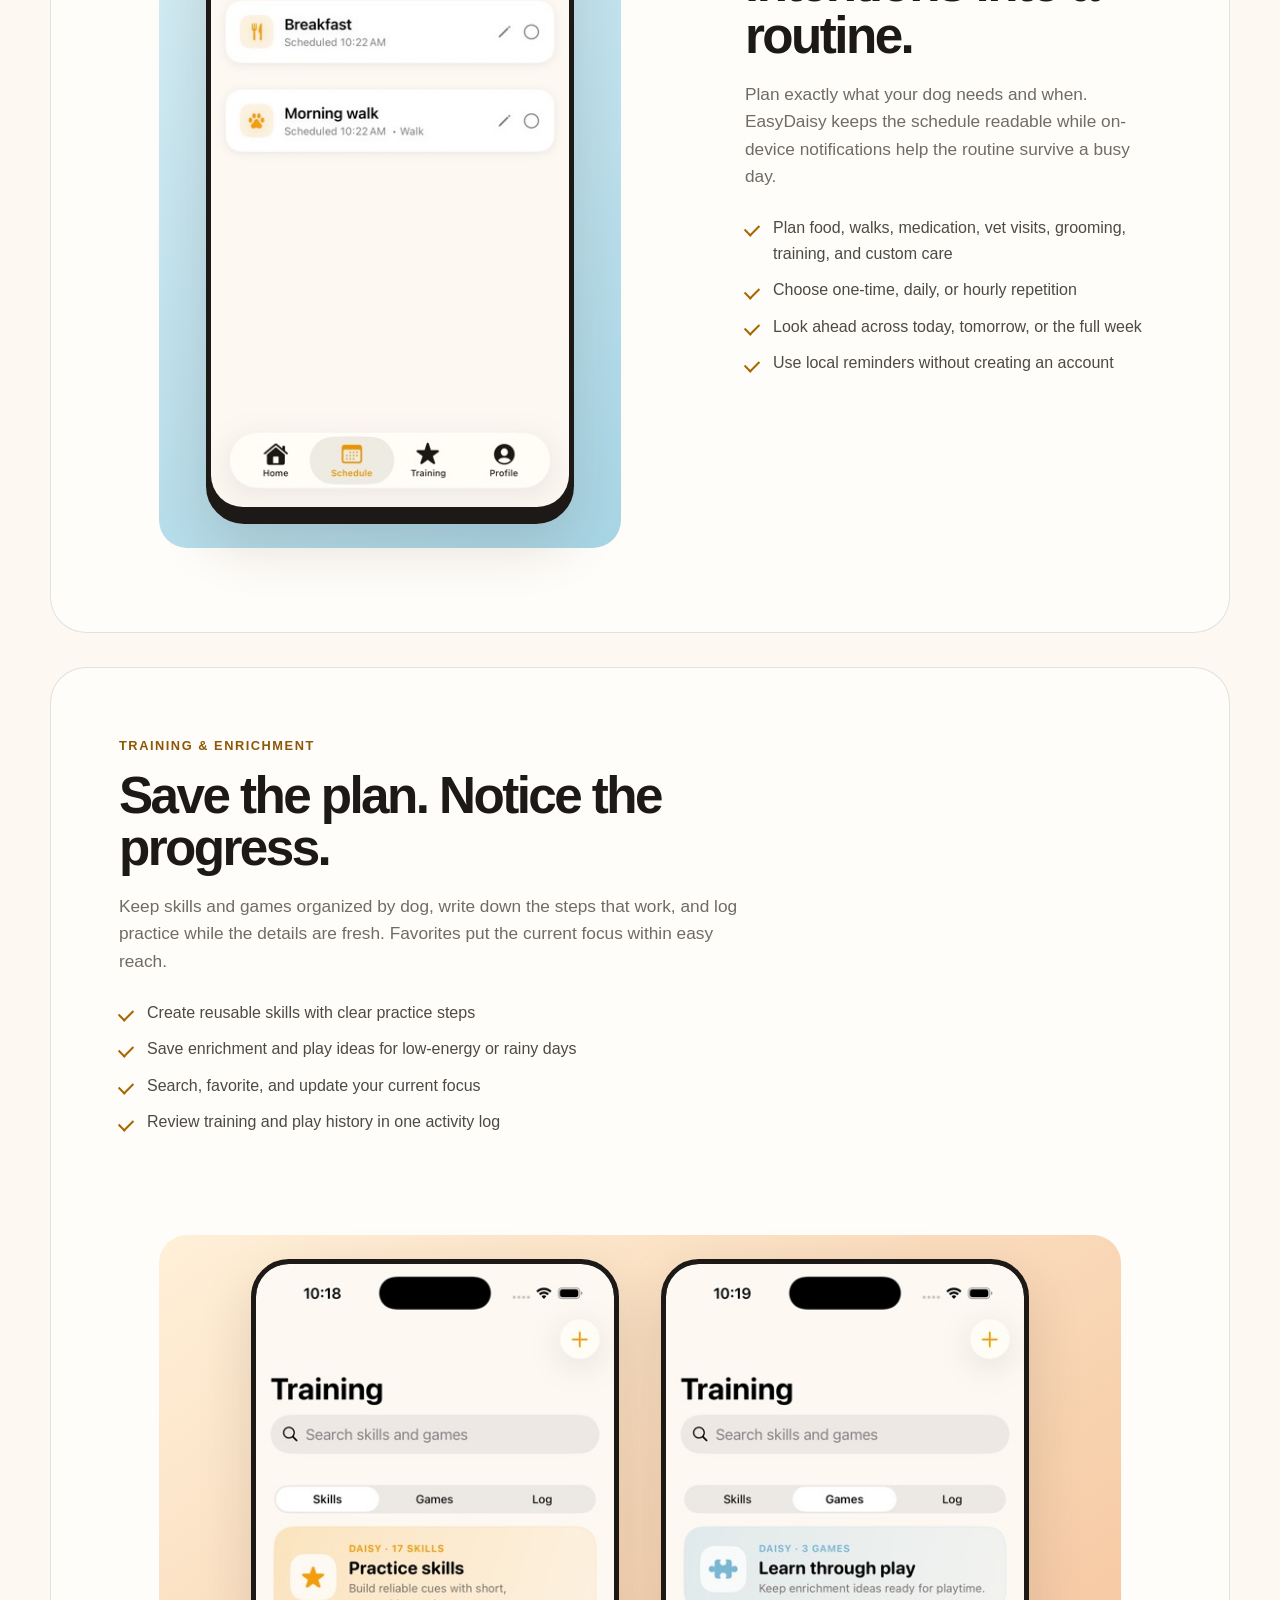
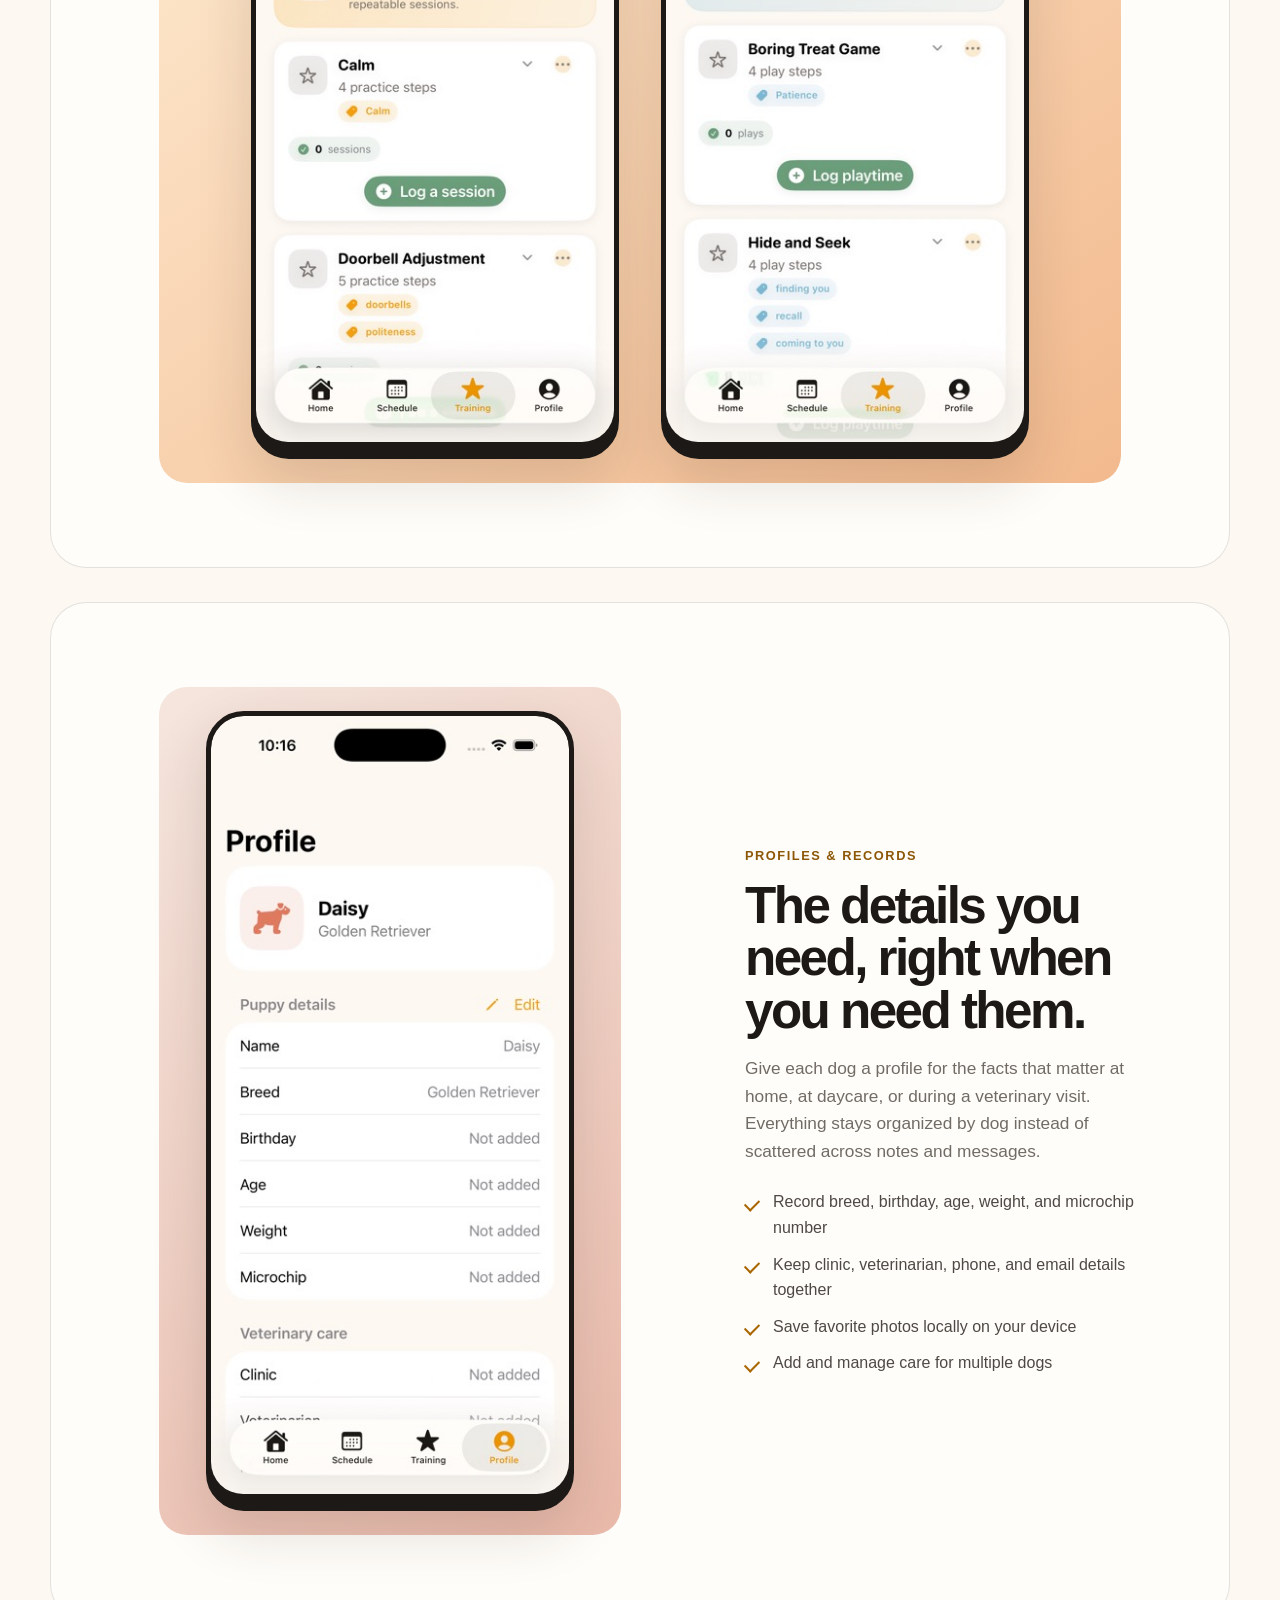
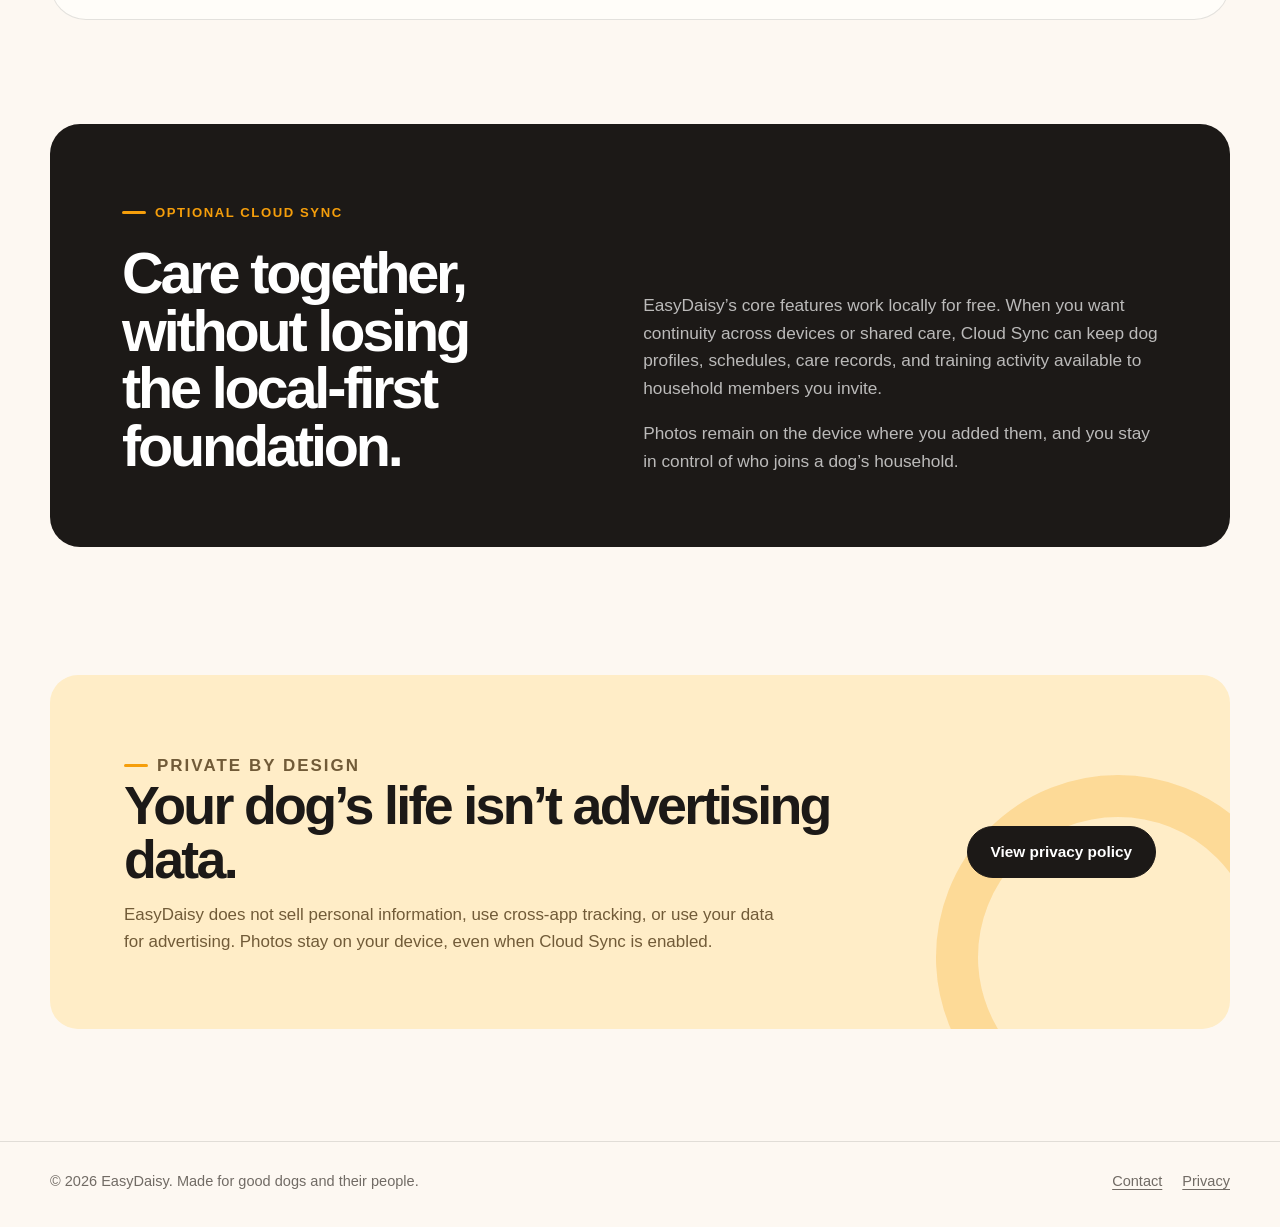
==== commit 80096edc: "Fix screenshot presentation" ====
--- a/index.html
+++ b/index.html
@@ -133,9 +133,9 @@
                 </ul>
               </div>
               <figure class="tour-visual tour-visual-training">
-                <div class="stacked-screens">
-                  <div class="screen-frame screen-frame-back"><img src="/assets/easydaisy-training-games.jpg" alt="EasyDaisy enrichment games including Boring Treat Game and Hide and Seek" width="368" height="800" loading="lazy"></div>
-                  <div class="screen-frame screen-frame-front"><img src="/assets/easydaisy-training-skills.jpg" alt="EasyDaisy training skills including Calm and Doorbell Adjustment" width="368" height="800" loading="lazy"></div>
+                <div class="training-screens">
+                  <div class="screen-frame"><img src="/assets/easydaisy-training-skills.jpg" alt="EasyDaisy training skills including Calm and Doorbell Adjustment" width="368" height="800" loading="lazy"></div>
+                  <div class="screen-frame"><img src="/assets/easydaisy-training-games.jpg" alt="EasyDaisy enrichment games including Boring Treat Game and Hide and Seek" width="368" height="800" loading="lazy"></div>
                 </div>
               </figure>
             </article>
--- a/styles.css
+++ b/styles.css
@@ -69,10 +69,10 @@
 .screens { padding: 116px 0 70px; }
 .section-heading { display: flex; align-items: end; justify-content: space-between; gap: 34px; margin-bottom: 62px; }
 .section-heading p { max-width: 460px; margin-bottom: 4px; color: var(--muted); font-size: 1.05rem; }
-.screen-frame { overflow: hidden; border: 7px solid var(--ink); border-radius: 42px; background: var(--ink); box-shadow: 0 22px 55px rgba(51, 38, 25, 0.14); }
-.screen-frame img { width: 100%; border-radius: 33px; }
+.screen-frame { overflow: hidden; width: 100%; max-width: 368px; aspect-ratio: 368 / 800; border: 5px solid var(--ink); border-radius: 38px; background: var(--ink); box-shadow: 0 22px 55px rgba(51, 38, 25, 0.14); line-height: 0; }
+.screen-frame img { display: block; width: 100%; height: auto; aspect-ratio: 368 / 800; border-radius: 32px; object-fit: contain; }
 .product-tour { display: grid; gap: 34px; }
-.tour-row { display: grid; grid-template-columns: minmax(0, 1fr) minmax(340px, 0.82fr); align-items: center; gap: clamp(42px, 8vw, 100px); padding: clamp(38px, 7vw, 78px); border: 1px solid var(--line); border-radius: 36px; background: var(--paper-strong); }
+.tour-row { display: grid; grid-template-columns: minmax(0, 1fr) minmax(360px, 416px); align-items: center; gap: clamp(42px, 7vw, 84px); padding: clamp(38px, 6vw, 68px); border: 1px solid var(--line); border-radius: 36px; background: var(--paper-strong); }
 .tour-row-reverse .tour-copy { order: 2; }
 .tour-row-reverse .tour-visual { order: 1; }
 .tour-copy h3 { max-width: 620px; margin-bottom: 18px; font-size: clamp(2.1rem, 4vw, 3.7rem); letter-spacing: -0.05em; line-height: 1.02; }
@@ -81,16 +81,16 @@
 .capability-list { display: grid; gap: 11px; padding: 0; margin: 0; list-style: none; }
 .capability-list li { position: relative; padding-left: 28px; color: #4e4945; }
 .capability-list li::before { position: absolute; top: 0.58em; left: 0; width: 12px; height: 7px; border-bottom: 2px solid #a96600; border-left: 2px solid #a96600; content: ""; transform: rotate(-45deg); }
-.tour-visual { display: grid; min-height: 630px; place-items: center; padding: 42px; border-radius: 28px; }
-.tour-visual .screen-frame { width: min(100%, 294px); }
+.tour-visual { display: grid; place-items: center; padding: 24px; border-radius: 28px; }
+.tour-visual .screen-frame { width: min(100%, 368px); }
 .tour-visual-amber { background: linear-gradient(145deg, #ffedc7, #f7c688); }
 .tour-visual-sky { background: linear-gradient(145deg, #dff2f7, #a8d5e5); }
 .tour-visual-profile { background: linear-gradient(145deg, #f5e6de, #e9b9a9); }
-.tour-visual-training { overflow: hidden; min-height: 690px; background: linear-gradient(145deg, #fff0d8, #f2b98d); }
-.stacked-screens { position: relative; width: min(100%, 390px); height: 610px; }
-.stacked-screens .screen-frame { position: absolute; width: 250px; }
-.screen-frame-back { top: 48px; right: -8px; transform: rotate(7deg); }
-.screen-frame-front { bottom: 22px; left: -8px; z-index: 1; transform: rotate(-5deg); }
+.training-tour { grid-template-columns: 1fr; }
+.training-tour .tour-copy { max-width: 760px; }
+.tour-visual-training { background: linear-gradient(145deg, #fff0d8, #f2b98d); }
+.training-screens { display: grid; grid-template-columns: repeat(2, minmax(0, 368px)); justify-content: center; gap: clamp(18px, 4vw, 42px); width: 100%; }
+.training-screens .screen-frame { max-width: 368px; }
 .sync-section { padding: 34px 0 98px; }
 .sync-grid { display: grid; grid-template-columns: minmax(0, 0.9fr) minmax(0, 1.1fr); gap: clamp(44px, 8vw, 100px); padding: clamp(36px, 7vw, 72px); border-radius: 30px; background: var(--ink); color: white; }
 .sync-grid h2 { max-width: 650px; margin-bottom: 0; font-size: clamp(2.25rem, 4.5vw, 4rem); letter-spacing: -0.055em; line-height: 1; }
@@ -133,7 +133,7 @@
   .feature:nth-child(4) { border-top: 1px solid rgba(255, 255, 255, 0.16); }
   .feature-number { margin-bottom: 20px; }
   .tour-row-reverse .tour-copy, .tour-row-reverse .tour-visual { order: initial; }
-  .tour-visual { min-height: 560px; }
+  .tour-visual { padding: 24px; }
   .privacy-card { gap: 30px; }
   .policy { gap: 30px; }
   .policy-meta { position: static; }
@@ -158,13 +158,9 @@
   .product-tour { gap: 20px; }
   .tour-row { gap: 34px; padding: 30px 20px; border-radius: 25px; }
   .tour-copy h3 { font-size: clamp(2rem, 11vw, 3rem); }
-  .tour-visual { min-height: 515px; padding: 28px 20px; }
-  .tour-visual .screen-frame { width: min(82%, 280px); }
-  .tour-visual-training { min-height: 570px; }
-  .stacked-screens { width: 300px; height: 520px; }
-  .stacked-screens .screen-frame { width: 205px; }
-  .screen-frame-back { right: 3px; }
-  .screen-frame-front { left: 3px; }
+  .tour-visual { padding: 18px; }
+  .tour-visual .screen-frame { width: min(100%, 368px); }
+  .training-screens { grid-template-columns: minmax(0, 368px); }
   .sync-section { padding-bottom: 72px; }
   .sync-grid { padding: 36px 26px; }
   .privacy-callout { padding-bottom: 74px; }
